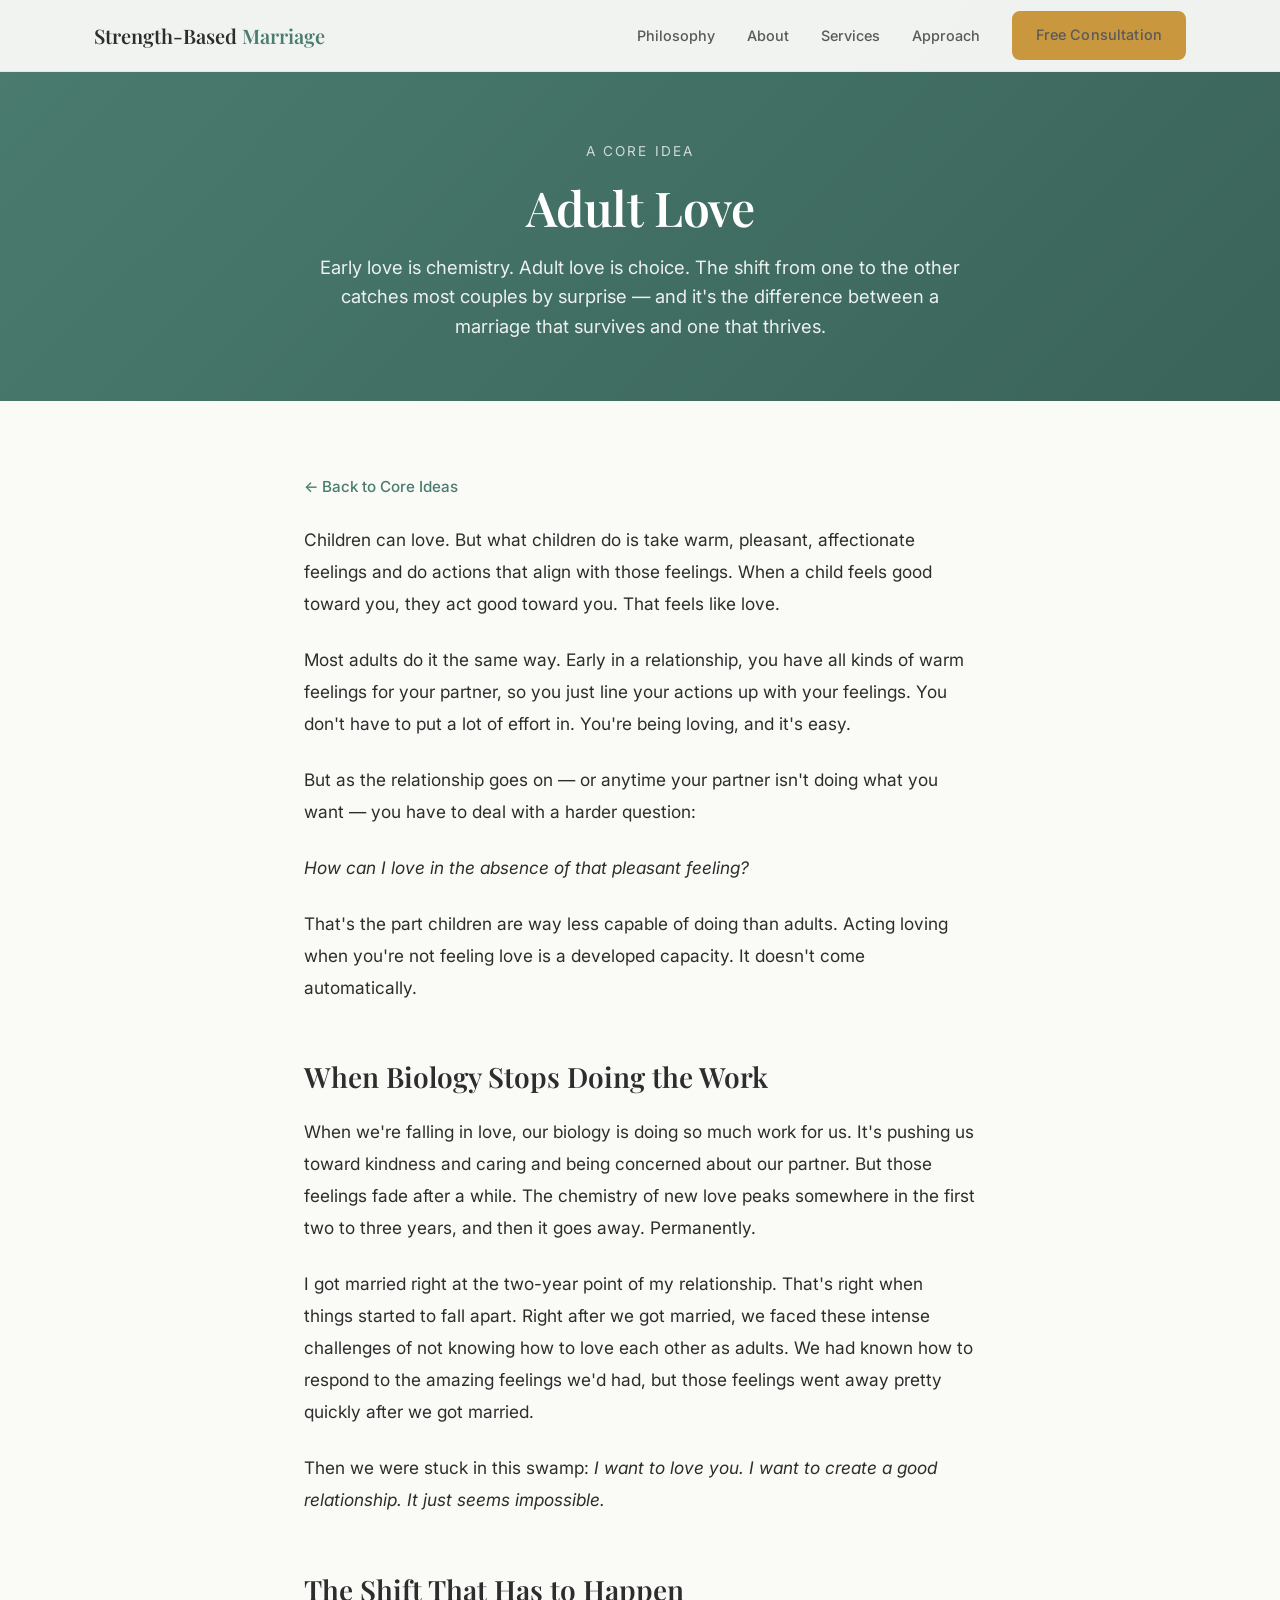
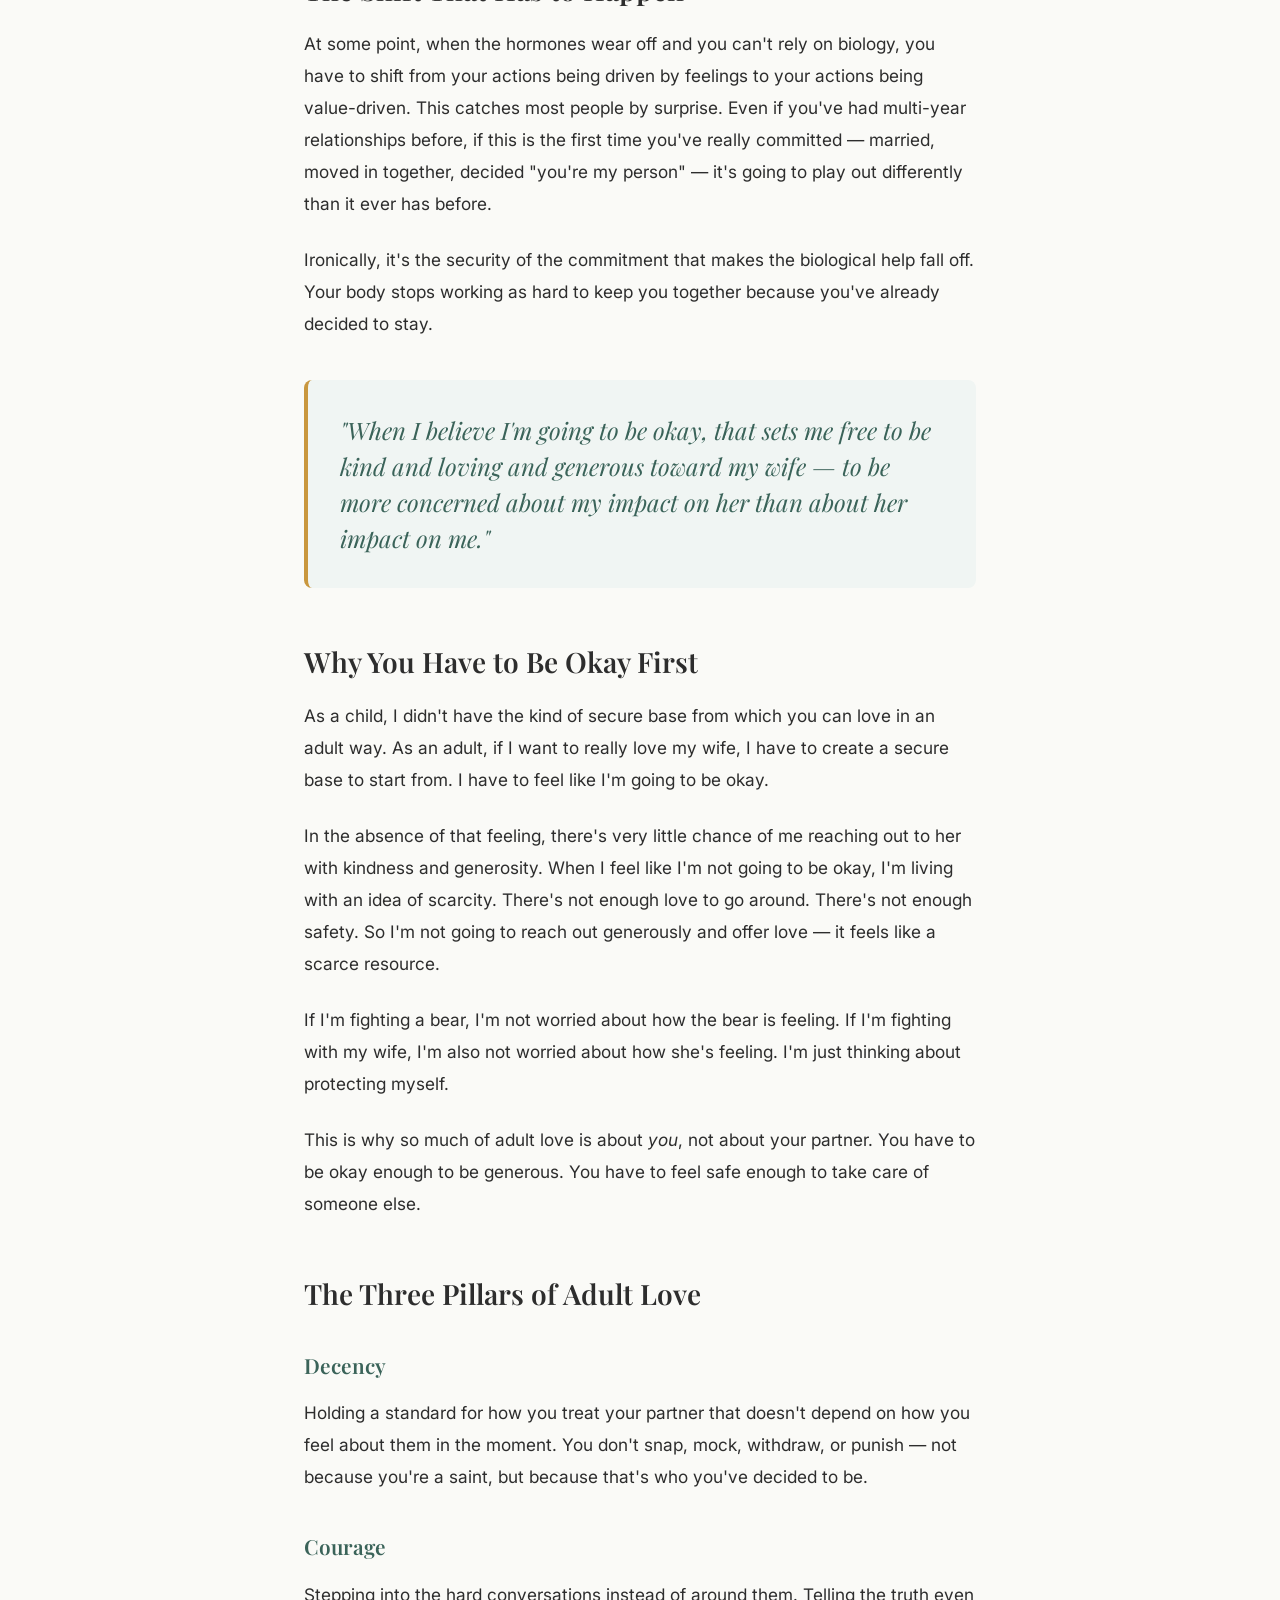
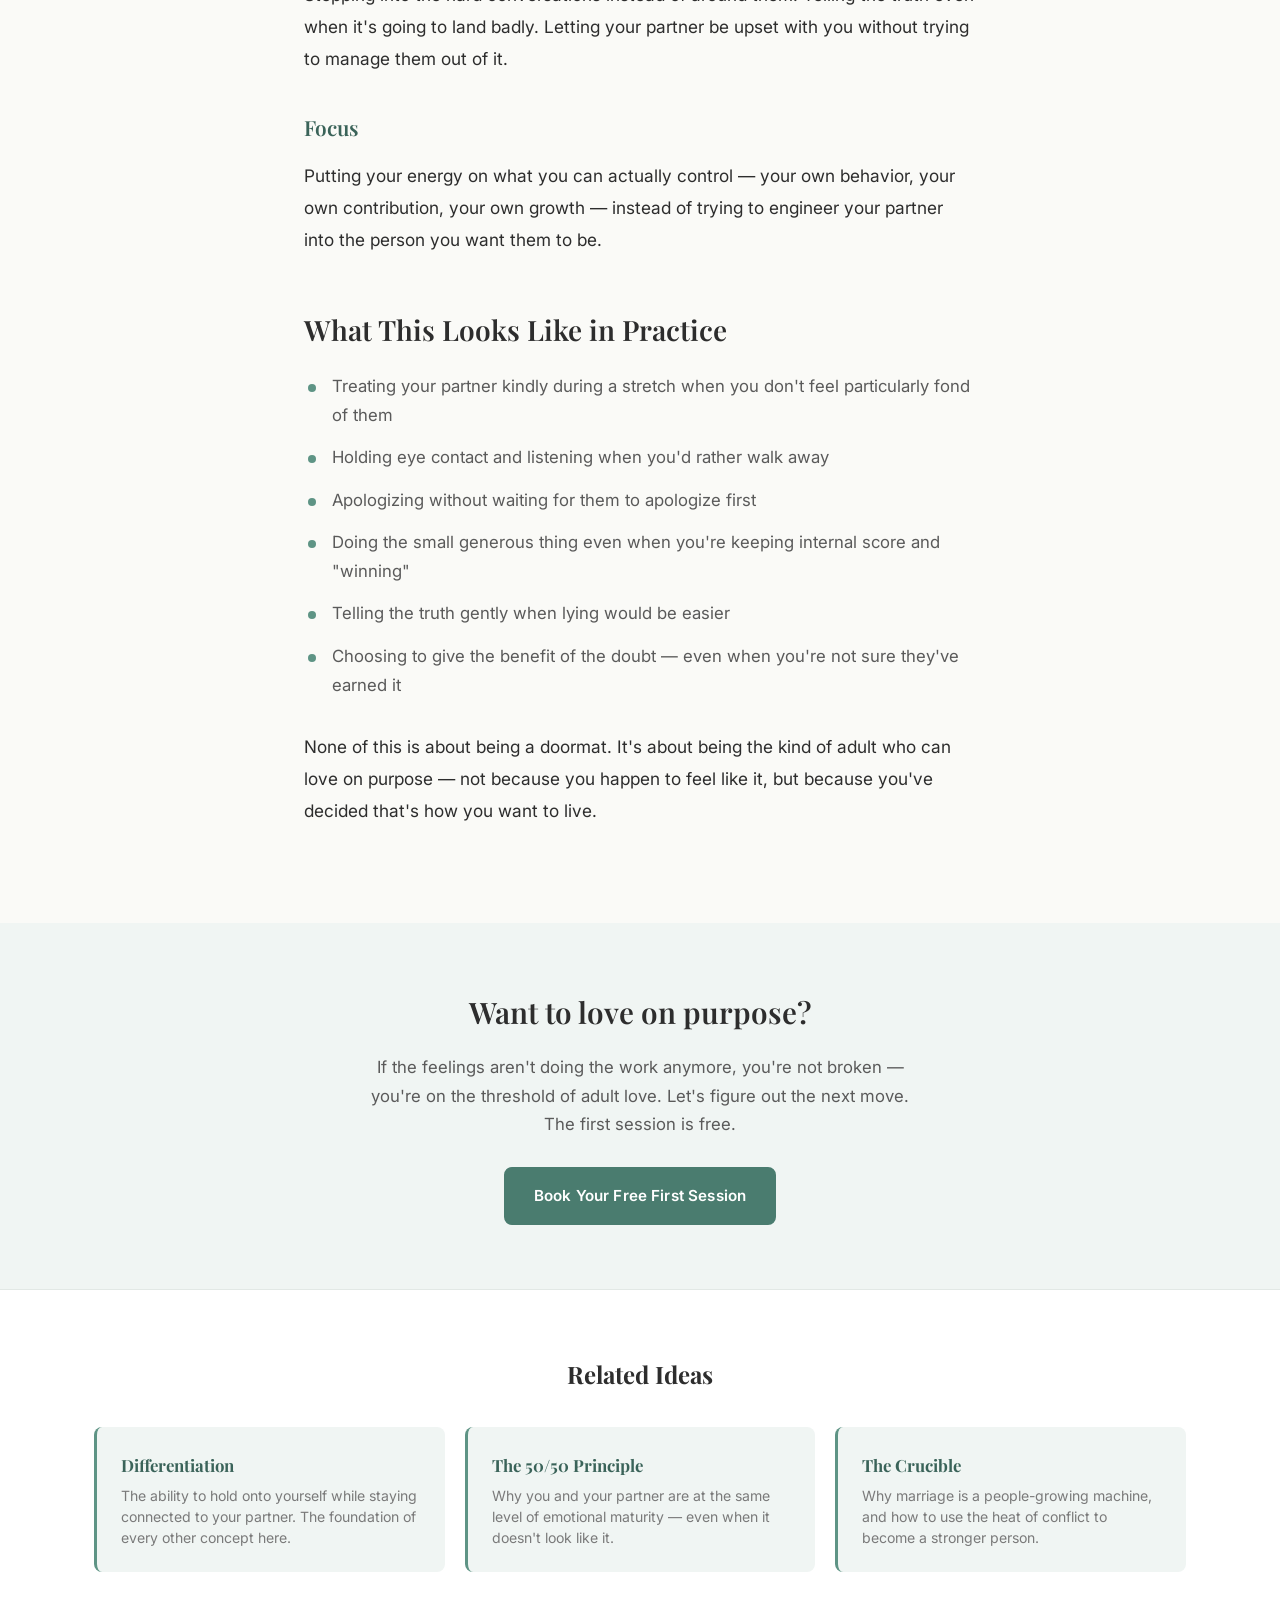
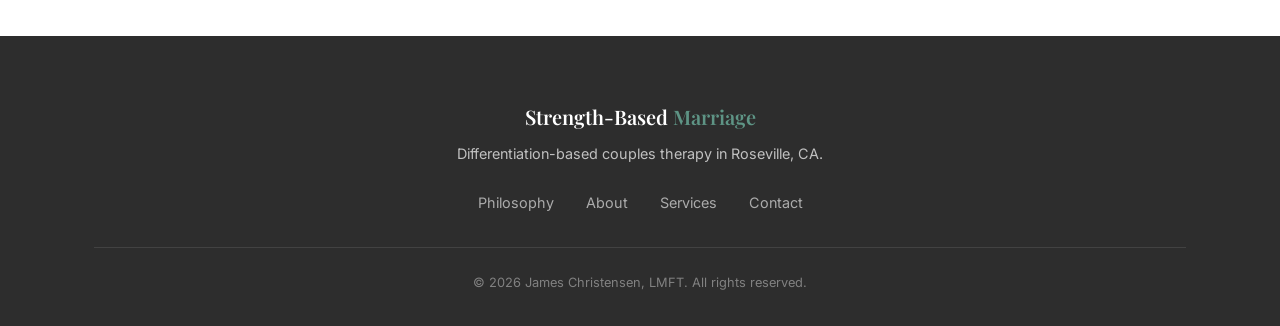
==== adult-love.html @ c361b26d "Add deep concept pages for Core Ideas Create individual pages for the four core concepts (Differenti" ====
<!DOCTYPE html>
<html lang="en">
<head>
  <meta charset="UTF-8">
  <meta name="viewport" content="width=device-width, initial-scale=1.0">
  <title>Adult Love | Strength-Based Marriage</title>
  <meta name="description" content="Early love is chemistry-driven. Adult love is a choice. The shift from one to the other catches most couples by surprise &mdash; and it's what separates marriages that thrive from ones that just survive.">
  <link rel="preconnect" href="https://fonts.googleapis.com">
  <link rel="preconnect" href="https://fonts.gstatic.com" crossorigin>
  <link href="https://fonts.googleapis.com/css2?family=Inter:wght@400;500;600&family=Playfair+Display:wght@500;600;700&display=swap" rel="stylesheet">
  <link rel="stylesheet" href="styles.css">
</head>
<body>

  <nav class="nav" id="nav">
    <div class="container nav-inner">
      <a href="index.html" class="nav-logo">Strength-Based <span>Marriage</span></a>
      <button class="nav-toggle" id="nav-toggle" aria-label="Toggle menu">
        <span></span><span></span><span></span>
      </button>
      <ul class="nav-links" id="nav-links">
        <li><a href="index.html#philosophy">Philosophy</a></li>
        <li><a href="index.html#about">About</a></li>
        <li><a href="index.html#services">Services</a></li>
        <li><a href="index.html#approach">Approach</a></li>
        <li><a href="index.html#contact" class="btn btn-nav">Free Consultation</a></li>
      </ul>
    </div>
  </nav>

  <header class="article-header">
    <div class="container">
      <p class="article-eyebrow">A Core Idea</p>
      <h1>Adult Love</h1>
      <p class="article-deck">Early love is chemistry. Adult love is choice. The shift from one to the other catches most couples by surprise &mdash; and it's the difference between a marriage that survives and one that thrives.</p>
    </div>
  </header>

  <article class="article-body">
    <a href="index.html#concepts" class="back-link">&larr; Back to Core Ideas</a>

    <p>Children can love. But what children do is take warm, pleasant, affectionate feelings and do actions that align with those feelings. When a child feels good toward you, they act good toward you. That feels like love.</p>

    <p>Most adults do it the same way. Early in a relationship, you have all kinds of warm feelings for your partner, so you just line your actions up with your feelings. You don't have to put a lot of effort in. You're being loving, and it's easy.</p>

    <p>But as the relationship goes on &mdash; or anytime your partner isn't doing what you want &mdash; you have to deal with a harder question:</p>

    <p><em>How can I love in the absence of that pleasant feeling?</em></p>

    <p>That's the part children are way less capable of doing than adults. Acting loving when you're not feeling love is a developed capacity. It doesn't come automatically.</p>

    <h2>When Biology Stops Doing the Work</h2>

    <p>When we're falling in love, our biology is doing so much work for us. It's pushing us toward kindness and caring and being concerned about our partner. But those feelings fade after a while. The chemistry of new love peaks somewhere in the first two to three years, and then it goes away. Permanently.</p>

    <p>I got married right at the two-year point of my relationship. That's right when things started to fall apart. Right after we got married, we faced these intense challenges of not knowing how to love each other as adults. We had known how to respond to the amazing feelings we'd had, but those feelings went away pretty quickly after we got married.</p>

    <p>Then we were stuck in this swamp: <em>I want to love you. I want to create a good relationship. It just seems impossible.</em></p>

    <h2>The Shift That Has to Happen</h2>

    <p>At some point, when the hormones wear off and you can't rely on biology, you have to shift from your actions being driven by feelings to your actions being value-driven. This catches most people by surprise. Even if you've had multi-year relationships before, if this is the first time you've really committed &mdash; married, moved in together, decided "you're my person" &mdash; it's going to play out differently than it ever has before.</p>

    <p>Ironically, it's the security of the commitment that makes the biological help fall off. Your body stops working as hard to keep you together because you've already decided to stay.</p>

    <div class="pull-quote">
      "When I believe I'm going to be okay, that sets me free to be kind and loving and generous toward my wife &mdash; to be more concerned about my impact on her than about her impact on me."
    </div>

    <h2>Why You Have to Be Okay First</h2>

    <p>As a child, I didn't have the kind of secure base from which you can love in an adult way. As an adult, if I want to really love my wife, I have to create a secure base to start from. I have to feel like I'm going to be okay.</p>

    <p>In the absence of that feeling, there's very little chance of me reaching out to her with kindness and generosity. When I feel like I'm not going to be okay, I'm living with an idea of scarcity. There's not enough love to go around. There's not enough safety. So I'm not going to reach out generously and offer love &mdash; it feels like a scarce resource.</p>

    <p>If I'm fighting a bear, I'm not worried about how the bear is feeling. If I'm fighting with my wife, I'm also not worried about how she's feeling. I'm just thinking about protecting myself.</p>

    <p>This is why so much of adult love is about <em>you</em>, not about your partner. You have to be okay enough to be generous. You have to feel safe enough to take care of someone else.</p>

    <h2>The Three Pillars of Adult Love</h2>

    <h3>Decency</h3>
    <p>Holding a standard for how you treat your partner that doesn't depend on how you feel about them in the moment. You don't snap, mock, withdraw, or punish &mdash; not because you're a saint, but because that's who you've decided to be.</p>

    <h3>Courage</h3>
    <p>Stepping into the hard conversations instead of around them. Telling the truth even when it's going to land badly. Letting your partner be upset with you without trying to manage them out of it.</p>

    <h3>Focus</h3>
    <p>Putting your energy on what you can actually control &mdash; your own behavior, your own contribution, your own growth &mdash; instead of trying to engineer your partner into the person you want them to be.</p>

    <h2>What This Looks Like in Practice</h2>

    <ul>
      <li>Treating your partner kindly during a stretch when you don't feel particularly fond of them</li>
      <li>Holding eye contact and listening when you'd rather walk away</li>
      <li>Apologizing without waiting for them to apologize first</li>
      <li>Doing the small generous thing even when you're keeping internal score and "winning"</li>
      <li>Telling the truth gently when lying would be easier</li>
      <li>Choosing to give the benefit of the doubt &mdash; even when you're not sure they've earned it</li>
    </ul>

    <p>None of this is about being a doormat. It's about being the kind of adult who can love on purpose &mdash; not because you happen to feel like it, but because you've decided that's how you want to live.</p>
  </article>

  <section class="article-cta">
    <div class="container">
      <h2>Want to love on purpose?</h2>
      <p>If the feelings aren't doing the work anymore, you're not broken &mdash; you're on the threshold of adult love. Let's figure out the next move. The first session is free.</p>
      <a href="index.html#contact" class="btn btn-primary">Book Your Free First Session</a>
    </div>
  </section>

  <section class="related-concepts">
    <h2>Related Ideas</h2>
    <div class="related-grid">
      <a href="differentiation.html" class="related-card">
        <h3>Differentiation</h3>
        <p>The ability to hold onto yourself while staying connected to your partner. The foundation of every other concept here.</p>
      </a>
      <a href="the-50-50-principle.html" class="related-card">
        <h3>The 50/50 Principle</h3>
        <p>Why you and your partner are at the same level of emotional maturity &mdash; even when it doesn't look like it.</p>
      </a>
      <a href="the-crucible.html" class="related-card">
        <h3>The Crucible</h3>
        <p>Why marriage is a people-growing machine, and how to use the heat of conflict to become a stronger person.</p>
      </a>
    </div>
  </section>

  <footer class="footer">
    <div class="container footer-inner">
      <div class="footer-brand">
        <a href="index.html" class="nav-logo">Strength-Based <span>Marriage</span></a>
        <p>Differentiation-based couples therapy in Roseville, CA.</p>
      </div>
      <div class="footer-links">
        <a href="index.html#philosophy">Philosophy</a>
        <a href="index.html#about">About</a>
        <a href="index.html#services">Services</a>
        <a href="index.html#contact">Contact</a>
      </div>
      <div class="footer-bottom">
        <p>&copy; 2026 James Christensen, LMFT. All rights reserved.</p>
      </div>
    </div>
  </footer>

  <script src="script.js"></script>
</body>
</html>
---- styles.css ----
/* ===== Custom Properties ===== */
:root {
  --color-primary: #4A7C6F;
  --color-primary-dark: #3A6359;
  --color-primary-light: #5E9485;
  --color-accent: #C9973E;
  --color-accent-light: #D4A854;
  --color-text: #2D2D2D;
  --color-text-light: #5A5A5A;
  --color-text-muted: #7A7A7A;
  --color-bg: #FAFAF7;
  --color-bg-alt: #F0F5F3;
  --color-white: #FFFFFF;
  --color-border: #E2E8E5;
  --font-body: 'Inter', system-ui, -apple-system, sans-serif;
  --font-heading: 'Playfair Display', Georgia, serif;
  --max-width: 1140px;
  --nav-height: 72px;
  --radius: 8px;
  --radius-lg: 12px;
  --shadow-sm: 0 1px 3px rgba(0,0,0,0.06);
  --shadow-md: 0 4px 12px rgba(0,0,0,0.08);
  --shadow-lg: 0 8px 30px rgba(0,0,0,0.1);
  --transition: 0.3s ease;
}

/* ===== Reset ===== */
*, *::before, *::after { box-sizing: border-box; margin: 0; padding: 0; }
html { scroll-behavior: smooth; scroll-padding-top: var(--nav-height); }
body {
  font-family: var(--font-body);
  color: var(--color-text);
  background: var(--color-bg);
  line-height: 1.7;
  font-size: 16px;
  -webkit-font-smoothing: antialiased;
}
img { max-width: 100%; display: block; }
a { color: var(--color-primary); text-decoration: none; transition: color var(--transition); }
a:hover { color: var(--color-primary-dark); }
ul { list-style: none; }

/* ===== Layout ===== */
.container { max-width: var(--max-width); margin: 0 auto; padding: 0 24px; }
.section { padding: 96px 0; }
.section-alt { background: var(--color-bg-alt); }
.section-title {
  font-family: var(--font-heading);
  font-size: 2.25rem;
  font-weight: 600;
  color: var(--color-text);
  text-align: center;
  margin-bottom: 16px;
  line-height: 1.3;
}
.section-title.text-left { text-align: left; }
.section-subtitle {
  text-align: center;
  color: var(--color-text-light);
  max-width: 640px;
  margin: 0 auto 56px;
  font-size: 1.1rem;
  line-height: 1.7;
}
.lead { font-size: 1.125rem; color: var(--color-text-light); line-height: 1.8; margin-bottom: 16px; }
.grid-2 { display: grid; grid-template-columns: repeat(2, 1fr); gap: 24px; }
.grid-3 { display: grid; grid-template-columns: repeat(3, 1fr); gap: 24px; }

/* ===== Buttons ===== */
.btn {
  display: inline-block;
  padding: 14px 28px;
  border-radius: var(--radius);
  font-weight: 600;
  font-size: 0.95rem;
  text-align: center;
  transition: all var(--transition);
  cursor: pointer;
  border: 2px solid transparent;
  font-family: var(--font-body);
  letter-spacing: 0.01em;
}
.btn-primary {
  background: var(--color-primary);
  color: var(--color-white);
  border-color: var(--color-primary);
}
.btn-primary:hover {
  background: var(--color-primary-dark);
  border-color: var(--color-primary-dark);
  color: var(--color-white);
  transform: translateY(-1px);
  box-shadow: var(--shadow-md);
}
.btn-secondary {
  background: transparent;
  color: var(--color-primary);
  border-color: var(--color-primary);
}
.btn-secondary:hover {
  background: var(--color-primary);
  color: var(--color-white);
  transform: translateY(-1px);
}
.btn-outline {
  background: transparent;
  color: var(--color-white);
  border-color: rgba(255,255,255,0.5);
}
.btn-outline:hover {
  background: rgba(255,255,255,0.1);
  border-color: var(--color-white);
  color: var(--color-white);
}
.btn-nav {
  padding: 10px 22px;
  background: var(--color-accent);
  color: var(--color-white);
  border-color: var(--color-accent);
  border-radius: var(--radius);
}
.btn-nav:hover {
  background: var(--color-accent-light);
  border-color: var(--color-accent-light);
  color: var(--color-white);
}
.btn-full { width: 100%; }

/* ===== Navigation ===== */
.nav {
  position: fixed;
  top: 0;
  left: 0;
  right: 0;
  height: var(--nav-height);
  background: rgba(250, 250, 247, 0.95);
  backdrop-filter: blur(10px);
  border-bottom: 1px solid var(--color-border);
  z-index: 1000;
  transition: box-shadow var(--transition);
}
.nav.scrolled { box-shadow: var(--shadow-sm); }
.nav-inner {
  display: flex;
  align-items: center;
  justify-content: space-between;
  height: 100%;
}
.nav-logo {
  font-family: var(--font-heading);
  font-size: 1.25rem;
  font-weight: 600;
  color: var(--color-text);
}
.nav-logo span { color: var(--color-primary); }
.nav-logo:hover { color: var(--color-text); }
.nav-links {
  display: flex;
  align-items: center;
  gap: 32px;
}
.nav-links a {
  color: var(--color-text-light);
  font-size: 0.9rem;
  font-weight: 500;
  transition: color var(--transition);
}
.nav-links a:hover { color: var(--color-primary); }
.nav-toggle {
  display: none;
  background: none;
  border: none;
  cursor: pointer;
  padding: 4px;
  flex-direction: column;
  gap: 5px;
}
.nav-toggle span {
  display: block;
  width: 24px;
  height: 2px;
  background: var(--color-text);
  transition: all var(--transition);
  border-radius: 2px;
}

/* ===== Hero ===== */
.hero {
  padding: 160px 0 120px;
  background: linear-gradient(135deg, var(--color-primary) 0%, var(--color-primary-dark) 50%, #2D5A4E 100%);
  color: var(--color-white);
  text-align: center;
  position: relative;
  overflow: hidden;
}
.hero::before {
  content: '';
  position: absolute;
  top: 0;
  left: 0;
  right: 0;
  bottom: 0;
  background: radial-gradient(ellipse at 30% 50%, rgba(255,255,255,0.05) 0%, transparent 60%);
}
.hero-inner { position: relative; max-width: 780px; margin: 0 auto; }
.hero h1 {
  font-family: var(--font-heading);
  font-size: 3.25rem;
  font-weight: 700;
  line-height: 1.2;
  margin-bottom: 24px;
  letter-spacing: -0.01em;
}
.hero-sub {
  font-size: 1.2rem;
  opacity: 0.9;
  line-height: 1.7;
  margin-bottom: 40px;
  max-width: 620px;
  margin-left: auto;
  margin-right: auto;
}
.hero-cta { display: flex; gap: 16px; justify-content: center; flex-wrap: wrap; margin-bottom: 32px; }
.hero-note { font-size: 0.9rem; opacity: 0.7; }

/* ===== Philosophy ===== */
.philosophy-card {
  background: var(--color-white);
  padding: 40px 32px;
  border-radius: var(--radius-lg);
  box-shadow: var(--shadow-sm);
  transition: all var(--transition);
}
.philosophy-card:hover {
  transform: translateY(-4px);
  box-shadow: var(--shadow-md);
}
.philosophy-icon {
  width: 64px;
  height: 64px;
  background: var(--color-bg-alt);
  border-radius: var(--radius);
  display: flex;
  align-items: center;
  justify-content: center;
  margin-bottom: 20px;
  color: var(--color-primary);
}
.philosophy-card h3 {
  font-family: var(--font-heading);
  font-size: 1.25rem;
  margin-bottom: 12px;
  color: var(--color-text);
}
.philosophy-card p {
  color: var(--color-text-light);
  font-size: 0.95rem;
  line-height: 1.7;
}

/* ===== About ===== */
.about-layout {
  display: grid;
  grid-template-columns: 1fr 1.5fr;
  gap: 64px;
  align-items: start;
}
.about-image-placeholder {
  width: 100%;
  aspect-ratio: 3/4;
  background: var(--color-bg-alt);
  border-radius: var(--radius-lg);
  display: flex;
  flex-direction: column;
  align-items: center;
  justify-content: center;
  color: var(--color-text-muted);
  gap: 8px;
}
.about-content p { margin-bottom: 16px; color: var(--color-text-light); }
.about-content .section-title { margin-bottom: 24px; }
.credentials {
  display: flex;
  flex-direction: column;
  gap: 16px;
  margin-top: 32px;
  padding-top: 32px;
  border-top: 1px solid var(--color-border);
}
.credential {
  display: flex;
  flex-direction: column;
  gap: 2px;
}
.credential strong { color: var(--color-primary); font-size: 0.9rem; }
.credential span { color: var(--color-text-muted); font-size: 0.85rem; }

/* ===== Services ===== */
.service-card {
  background: var(--color-white);
  padding: 40px 32px;
  border-radius: var(--radius-lg);
  box-shadow: var(--shadow-sm);
  display: flex;
  flex-direction: column;
  position: relative;
  transition: all var(--transition);
}
.service-card:hover {
  transform: translateY(-4px);
  box-shadow: var(--shadow-md);
}
.service-card.featured {
  border: 2px solid var(--color-primary);
  box-shadow: var(--shadow-md);
}
.featured-badge {
  position: absolute;
  top: -12px;
  left: 50%;
  transform: translateX(-50%);
  background: var(--color-accent);
  color: var(--color-white);
  padding: 4px 16px;
  border-radius: 20px;
  font-size: 0.8rem;
  font-weight: 600;
}
.service-card h3 {
  font-family: var(--font-heading);
  font-size: 1.35rem;
  margin-bottom: 12px;
  color: var(--color-text);
}
.service-card p {
  color: var(--color-text-light);
  font-size: 0.95rem;
  margin-bottom: 20px;
  line-height: 1.7;
}
.service-list {
  margin-bottom: 28px;
  flex-grow: 1;
}
.service-list li {
  padding: 6px 0 6px 24px;
  position: relative;
  color: var(--color-text-light);
  font-size: 0.9rem;
}
.service-list li::before {
  content: '';
  position: absolute;
  left: 0;
  top: 14px;
  width: 8px;
  height: 8px;
  border-radius: 50%;
  background: var(--color-primary-light);
}
.services-note {
  text-align: center;
  margin-top: 40px;
  color: var(--color-text-muted);
  font-size: 1rem;
  font-style: italic;
}

/* ===== Approach / Steps ===== */
.steps {
  display: flex;
  align-items: flex-start;
  justify-content: center;
  gap: 0;
  max-width: 900px;
  margin: 0 auto;
}
.step {
  text-align: center;
  flex: 1;
  padding: 0 24px;
}
.step-number {
  width: 56px;
  height: 56px;
  border-radius: 50%;
  background: var(--color-primary);
  color: var(--color-white);
  font-family: var(--font-heading);
  font-size: 1.5rem;
  font-weight: 700;
  display: flex;
  align-items: center;
  justify-content: center;
  margin: 0 auto 20px;
}
.step h3 {
  font-family: var(--font-heading);
  font-size: 1.2rem;
  margin-bottom: 12px;
  color: var(--color-text);
}
.step p { color: var(--color-text-light); font-size: 0.95rem; line-height: 1.7; }
.step-connector {
  width: 60px;
  height: 2px;
  background: var(--color-border);
  margin-top: 28px;
  flex-shrink: 0;
}

/* ===== Key Concepts ===== */
.concept-card {
  background: var(--color-white);
  padding: 36px 32px;
  border-radius: var(--radius-lg);
  box-shadow: var(--shadow-sm);
  border-left: 4px solid var(--color-primary);
  transition: all var(--transition);
  display: block;
  color: inherit;
  text-decoration: none;
}
.concept-card:hover {
  transform: translateY(-2px);
  box-shadow: var(--shadow-md);
  color: inherit;
}
.concept-card h3 {
  font-family: var(--font-heading);
  font-size: 1.2rem;
  margin-bottom: 10px;
  color: var(--color-primary-dark);
}
.concept-card p {
  color: var(--color-text-light);
  font-size: 0.95rem;
  line-height: 1.7;
  margin-bottom: 14px;
}
.concept-link {
  color: var(--color-primary);
  font-size: 0.9rem;
  font-weight: 600;
  display: inline-flex;
  align-items: center;
  gap: 4px;
  transition: gap var(--transition);
}
.concept-card:hover .concept-link {
  gap: 8px;
}

/* ===== Article Pages ===== */
.article-header {
  padding: 140px 0 60px;
  background: linear-gradient(135deg, var(--color-primary) 0%, var(--color-primary-dark) 100%);
  color: var(--color-white);
  text-align: center;
}
.article-eyebrow {
  font-size: 0.85rem;
  text-transform: uppercase;
  letter-spacing: 0.15em;
  opacity: 0.75;
  margin-bottom: 16px;
}
.article-header h1 {
  font-family: var(--font-heading);
  font-size: 3rem;
  font-weight: 600;
  line-height: 1.2;
  margin-bottom: 16px;
  letter-spacing: -0.01em;
}
.article-header .article-deck {
  font-size: 1.15rem;
  opacity: 0.9;
  max-width: 640px;
  margin: 0 auto;
  line-height: 1.6;
}
.article-body {
  max-width: 720px;
  margin: 0 auto;
  padding: 72px 24px;
}
.article-body p {
  font-size: 1.08rem;
  line-height: 1.85;
  color: var(--color-text);
  margin-bottom: 24px;
}
.article-body h2 {
  font-family: var(--font-heading);
  font-size: 1.75rem;
  font-weight: 600;
  color: var(--color-text);
  margin-top: 56px;
  margin-bottom: 20px;
  line-height: 1.3;
}
.article-body h3 {
  font-family: var(--font-heading);
  font-size: 1.3rem;
  font-weight: 600;
  color: var(--color-primary-dark);
  margin-top: 36px;
  margin-bottom: 14px;
}
.article-body ul {
  margin: 0 0 28px;
  padding-left: 0;
}
.article-body ul li {
  position: relative;
  padding: 4px 0 4px 28px;
  font-size: 1.05rem;
  line-height: 1.7;
  color: var(--color-text-light);
  margin-bottom: 6px;
  list-style: none;
}
.article-body ul li::before {
  content: '';
  position: absolute;
  left: 4px;
  top: 16px;
  width: 8px;
  height: 8px;
  border-radius: 50%;
  background: var(--color-primary-light);
}
.pull-quote {
  font-family: var(--font-heading);
  font-size: 1.5rem;
  font-style: italic;
  color: var(--color-primary-dark);
  line-height: 1.5;
  padding: 32px 0 32px 32px;
  margin: 40px 0;
  border-left: 4px solid var(--color-accent);
  background: var(--color-bg-alt);
  padding: 32px;
  border-radius: var(--radius);
}
.article-cta {
  background: var(--color-bg-alt);
  padding: 64px 0;
  text-align: center;
}
.article-cta h2 {
  font-family: var(--font-heading);
  font-size: 1.85rem;
  font-weight: 600;
  margin-bottom: 16px;
  color: var(--color-text);
}
.article-cta p {
  font-size: 1.05rem;
  color: var(--color-text-light);
  max-width: 540px;
  margin: 0 auto 28px;
  line-height: 1.7;
}
.back-link {
  display: inline-flex;
  align-items: center;
  gap: 6px;
  color: var(--color-primary);
  font-size: 0.95rem;
  font-weight: 500;
  margin-bottom: 24px;
  transition: gap var(--transition);
}
.back-link:hover { gap: 10px; }
.related-concepts {
  background: var(--color-white);
  padding: 64px 0;
  border-top: 1px solid var(--color-border);
}
.related-concepts h2 {
  font-family: var(--font-heading);
  font-size: 1.5rem;
  text-align: center;
  margin-bottom: 32px;
  color: var(--color-text);
}
.related-grid {
  display: grid;
  grid-template-columns: repeat(3, 1fr);
  gap: 20px;
  max-width: var(--max-width);
  margin: 0 auto;
  padding: 0 24px;
}
.related-card {
  display: block;
  padding: 24px;
  background: var(--color-bg-alt);
  border-radius: var(--radius);
  color: inherit;
  text-decoration: none;
  transition: all var(--transition);
  border-left: 3px solid var(--color-primary-light);
}
.related-card:hover {
  background: var(--color-white);
  box-shadow: var(--shadow-sm);
  color: inherit;
  transform: translateY(-2px);
}
.related-card h3 {
  font-family: var(--font-heading);
  font-size: 1.05rem;
  margin-bottom: 6px;
  color: var(--color-primary-dark);
}
.related-card p {
  font-size: 0.88rem;
  color: var(--color-text-muted);
  line-height: 1.5;
}
@media (max-width: 768px) {
  .article-header { padding: 110px 0 48px; }
  .article-header h1 { font-size: 2.1rem; }
  .article-body { padding: 48px 20px; }
  .article-body p { font-size: 1rem; }
  .pull-quote { font-size: 1.2rem; padding: 24px; }
  .related-grid { grid-template-columns: 1fr; }
}

/* ===== Contact ===== */
.contact-layout {
  display: grid;
  grid-template-columns: 1fr 1fr;
  gap: 64px;
  align-items: start;
}
.contact-info .section-title { margin-bottom: 16px; }
.contact-details { margin-top: 32px; display: flex; flex-direction: column; gap: 20px; }
.contact-detail {
  display: flex;
  gap: 16px;
  align-items: flex-start;
}
.contact-detail svg { color: var(--color-primary); flex-shrink: 0; margin-top: 2px; }
.contact-detail strong { display: block; font-size: 0.85rem; color: var(--color-text); margin-bottom: 2px; }
.contact-detail span,
.contact-detail a { color: var(--color-text-light); font-size: 0.95rem; }
.contact-form-wrap {
  background: var(--color-white);
  padding: 40px;
  border-radius: var(--radius-lg);
  box-shadow: var(--shadow-md);
}
.form-group { margin-bottom: 20px; }
.form-group label {
  display: block;
  font-size: 0.9rem;
  font-weight: 500;
  color: var(--color-text);
  margin-bottom: 6px;
}
.optional { color: var(--color-text-muted); font-weight: 400; }
.form-group input,
.form-group textarea {
  width: 100%;
  padding: 12px 16px;
  border: 1px solid var(--color-border);
  border-radius: var(--radius);
  font-family: var(--font-body);
  font-size: 0.95rem;
  color: var(--color-text);
  background: var(--color-bg);
  transition: border-color var(--transition), box-shadow var(--transition);
}
.form-group input:focus,
.form-group textarea:focus {
  outline: none;
  border-color: var(--color-primary);
  box-shadow: 0 0 0 3px rgba(74, 124, 111, 0.1);
}
.form-group textarea { resize: vertical; min-height: 100px; }
.form-note {
  text-align: center;
  margin-top: 12px;
  color: var(--color-text-muted);
  font-size: 0.85rem;
}

/* ===== Footer ===== */
.footer {
  background: var(--color-text);
  color: rgba(255,255,255,0.7);
  padding: 64px 0 32px;
}
.footer-inner { text-align: center; }
.footer-brand { margin-bottom: 24px; }
.footer-brand .nav-logo { color: var(--color-white); }
.footer-brand .nav-logo span { color: var(--color-primary-light); }
.footer-brand p { margin-top: 8px; font-size: 0.9rem; }
.footer-links {
  display: flex;
  justify-content: center;
  gap: 32px;
  margin-bottom: 32px;
}
.footer-links a {
  color: rgba(255,255,255,0.6);
  font-size: 0.9rem;
  transition: color var(--transition);
}
.footer-links a:hover { color: var(--color-white); }
.footer-bottom {
  border-top: 1px solid rgba(255,255,255,0.1);
  padding-top: 24px;
}
.footer-bottom p { font-size: 0.8rem; color: rgba(255,255,255,0.4); }

/* ===== Responsive ===== */
@media (max-width: 992px) {
  .grid-3 { grid-template-columns: 1fr; max-width: 480px; margin-left: auto; margin-right: auto; }
  .about-layout { grid-template-columns: 1fr; gap: 40px; }
  .about-image { max-width: 320px; margin: 0 auto; }
  .contact-layout { grid-template-columns: 1fr; gap: 40px; }
  .steps { flex-direction: column; align-items: center; gap: 32px; }
  .step { max-width: 400px; }
  .step-connector { width: 2px; height: 40px; margin: 0; }
}

@media (max-width: 768px) {
  .hero { padding: 130px 0 80px; }
  .hero h1 { font-size: 2.25rem; }
  .hero-sub { font-size: 1.05rem; }
  .section { padding: 64px 0; }
  .section-title { font-size: 1.85rem; }
  .section-subtitle { margin-bottom: 40px; }
  .grid-2 { grid-template-columns: 1fr; }
  .nav-toggle { display: flex; }
  .nav-links {
    position: fixed;
    top: var(--nav-height);
    left: 0;
    right: 0;
    background: var(--color-white);
    flex-direction: column;
    padding: 24px;
    gap: 16px;
    box-shadow: var(--shadow-lg);
    transform: translateY(-100%);
    opacity: 0;
    pointer-events: none;
    transition: all var(--transition);
  }
  .nav-links.open {
    transform: translateY(0);
    opacity: 1;
    pointer-events: auto;
  }
  .nav-links .btn-nav {
    width: 100%;
    text-align: center;
  }
  .contact-form-wrap { padding: 28px 20px; }
}

@media (max-width: 480px) {
  .hero h1 { font-size: 1.85rem; }
  .hero-cta { flex-direction: column; align-items: center; }
  .hero-cta .btn { width: 100%; }
  .container { padding: 0 16px; }
  .philosophy-card,
  .service-card,
  .concept-card { padding: 28px 20px; }
}
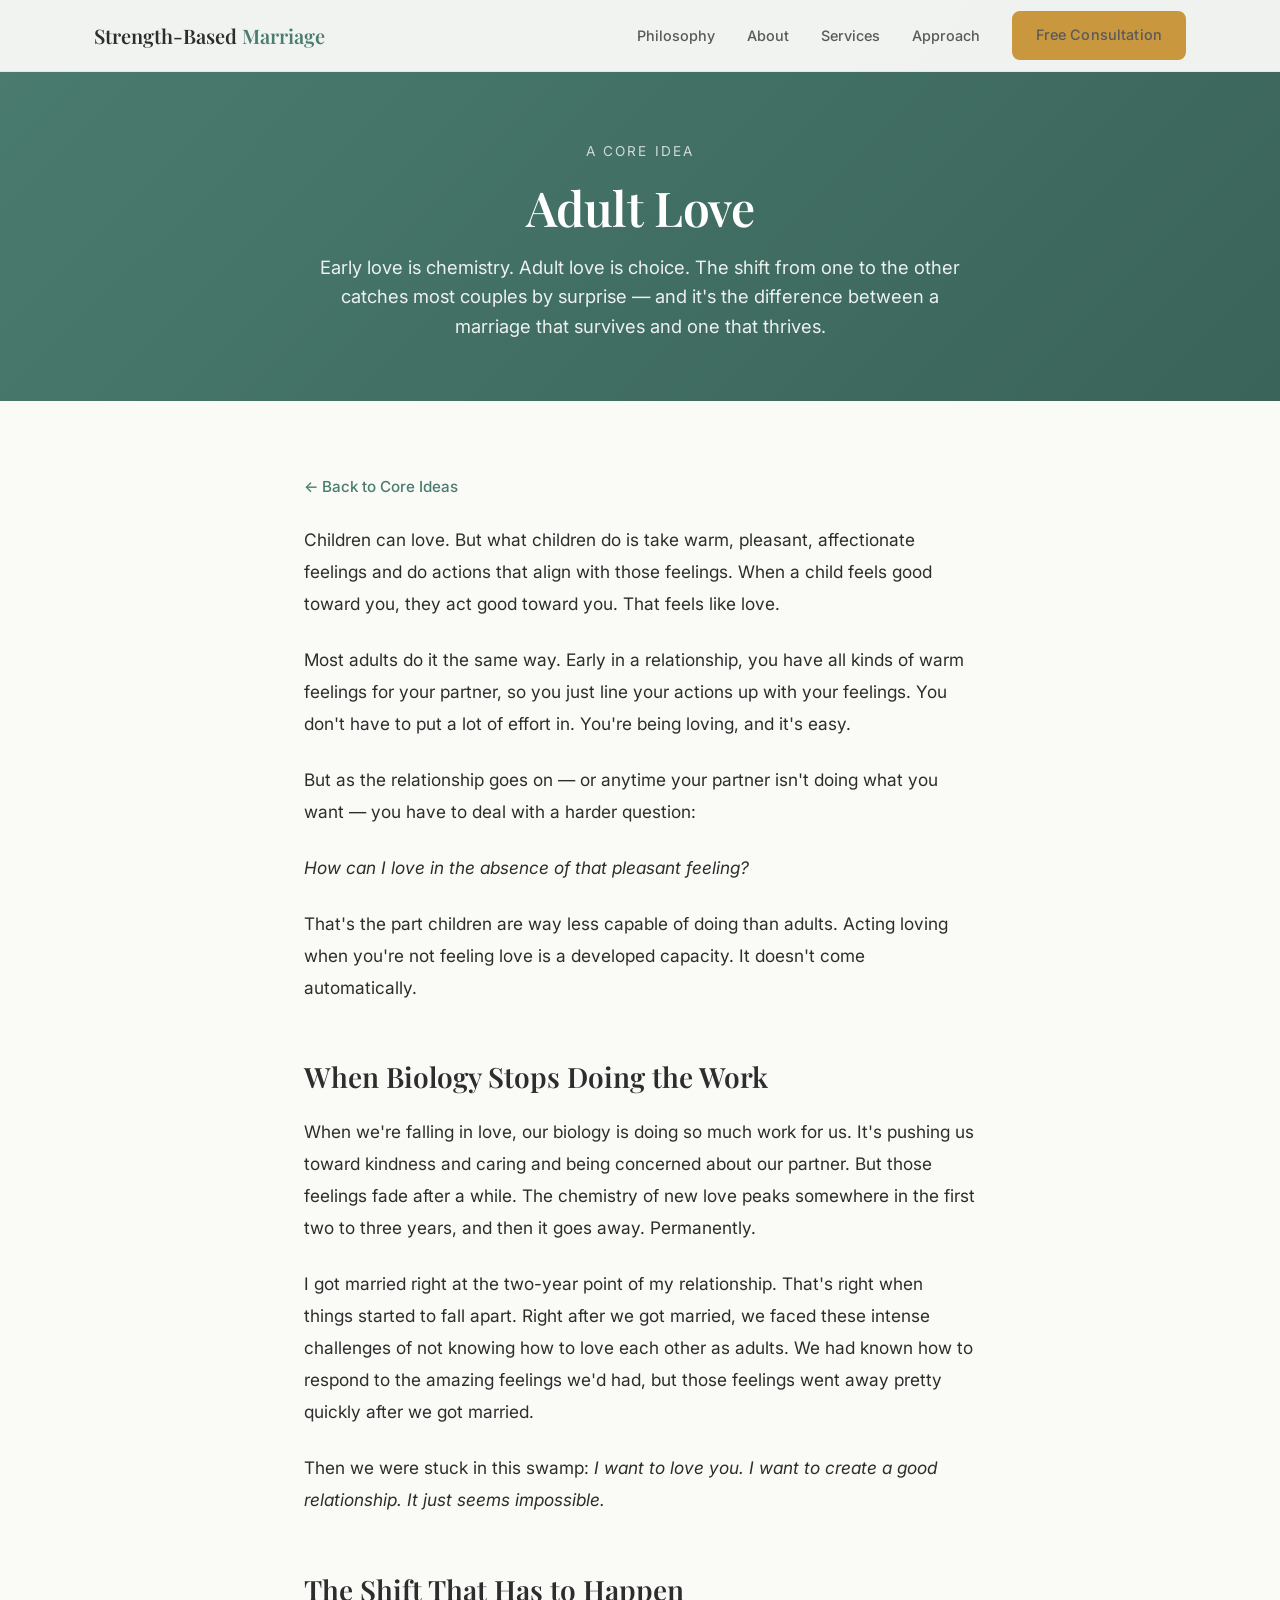
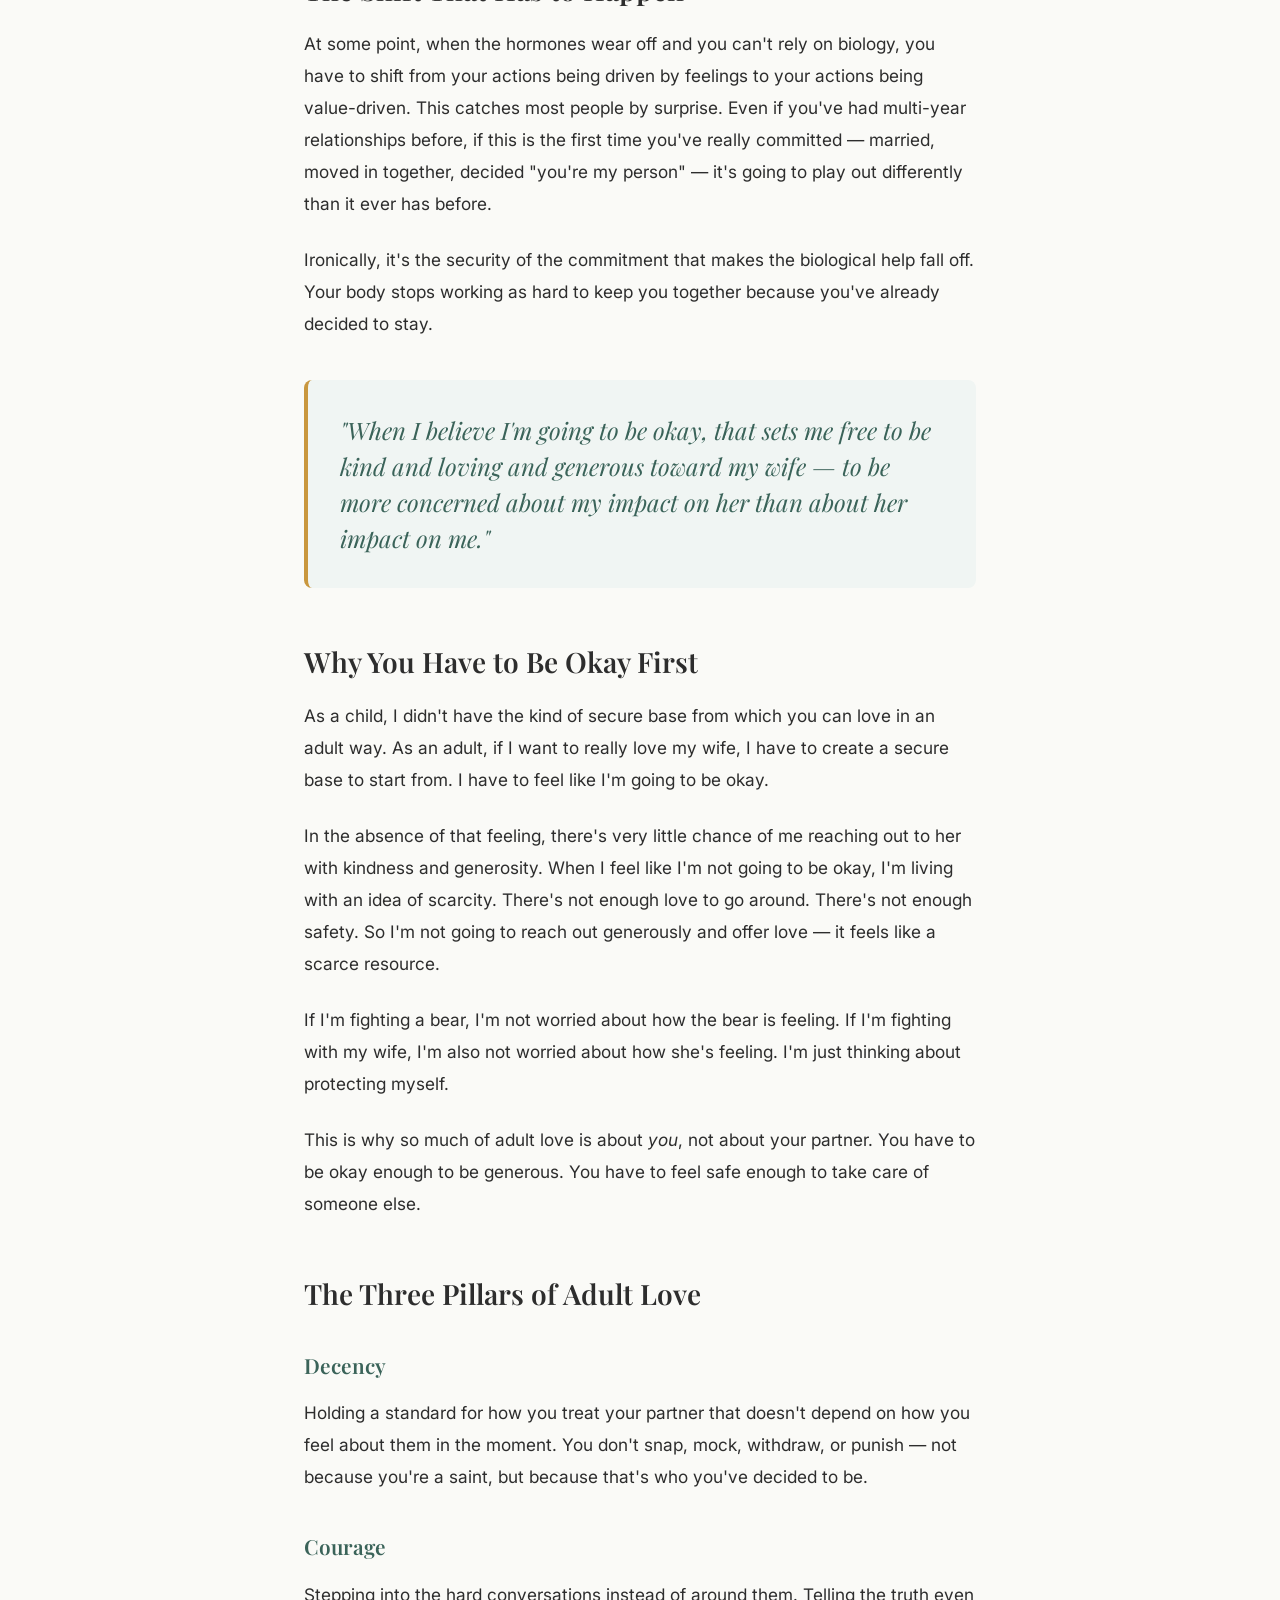
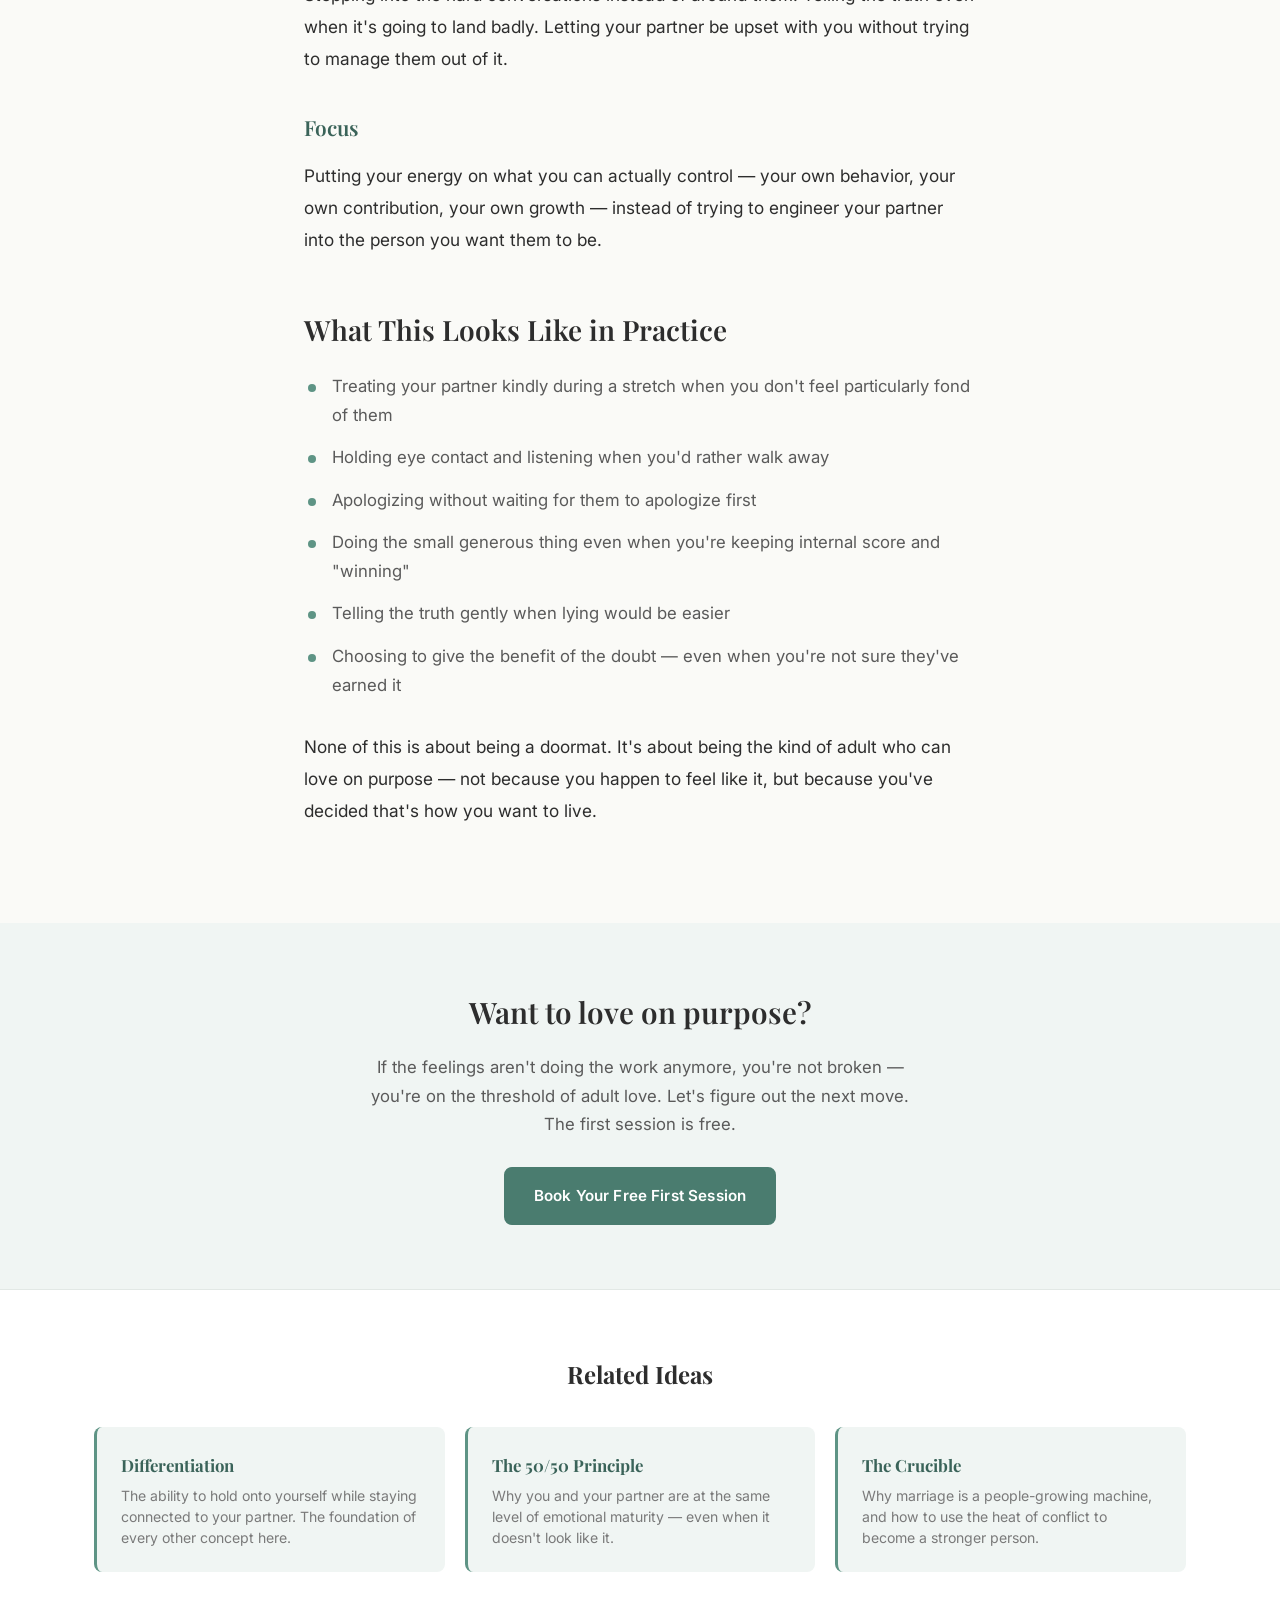
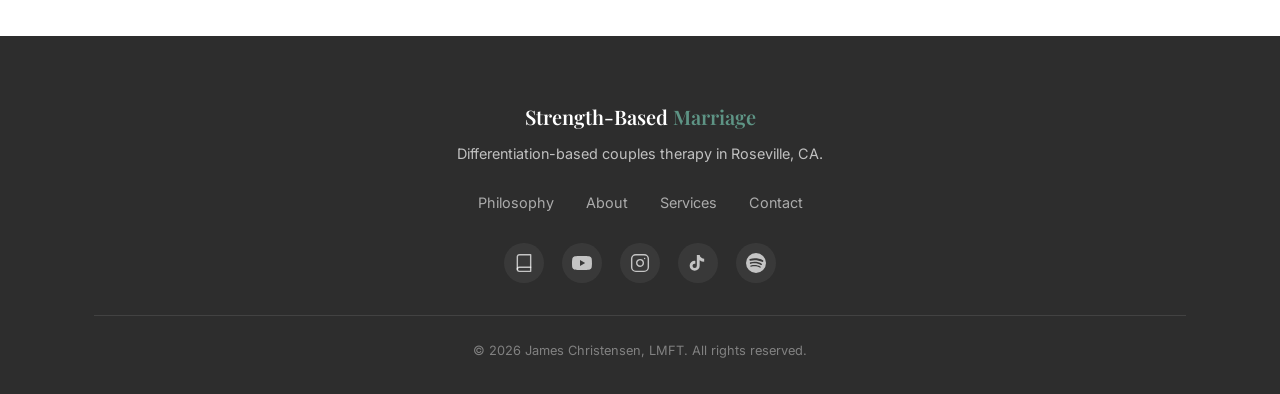
==== commit 52a2d6cb: "Add Cloudflare Worker contact form + social links - Add Cloudflare Worker (worker/) that receives th" ====
--- a/adult-love.html
+++ b/adult-love.html
@@ -140,6 +140,23 @@
         <a href="index.html#services">Services</a>
         <a href="index.html#contact">Contact</a>
       </div>
+      <div class="footer-social" aria-label="Social links">
+        <a href="https://jamesmchristensen.com/blog" target="_blank" rel="noopener" aria-label="Blog">
+          <svg width="20" height="20" viewBox="0 0 24 24" fill="none" stroke="currentColor" stroke-width="1.7" stroke-linecap="round" stroke-linejoin="round"><path d="M4 19.5A2.5 2.5 0 016.5 17H20"/><path d="M6.5 2H20v20H6.5A2.5 2.5 0 014 19.5v-15A2.5 2.5 0 016.5 2z"/></svg>
+        </a>
+        <a href="https://youtube.com/@jameslmft" target="_blank" rel="noopener" aria-label="YouTube">
+          <svg width="20" height="20" viewBox="0 0 24 24" fill="currentColor"><path d="M23.5 6.2a3 3 0 00-2.1-2.1C19.5 3.5 12 3.5 12 3.5s-7.5 0-9.4.6A3 3 0 00.5 6.2C0 8.1 0 12 0 12s0 3.9.5 5.8a3 3 0 002.1 2.1c1.9.6 9.4.6 9.4.6s7.5 0 9.4-.6a3 3 0 002.1-2.1c.5-1.9.5-5.8.5-5.8s0-3.9-.5-5.8zM9.6 15.6V8.4l6.2 3.6-6.2 3.6z"/></svg>
+        </a>
+        <a href="https://instagram.com/jameslmft" target="_blank" rel="noopener" aria-label="Instagram">
+          <svg width="20" height="20" viewBox="0 0 24 24" fill="none" stroke="currentColor" stroke-width="1.7" stroke-linecap="round" stroke-linejoin="round"><rect x="2" y="2" width="20" height="20" rx="5"/><path d="M16 11.4A4 4 0 1112.6 8 4 4 0 0116 11.4z"/><line x1="17.5" y1="6.5" x2="17.51" y2="6.5"/></svg>
+        </a>
+        <a href="https://www.tiktok.com/@kindcourage" target="_blank" rel="noopener" aria-label="TikTok">
+          <svg width="20" height="20" viewBox="0 0 24 24" fill="currentColor"><path d="M19.6 6.9a5.7 5.7 0 01-3.4-1.1 5.7 5.7 0 01-2.2-3.5h-3.4v13.1a2.6 2.6 0 11-2.6-2.6c.3 0 .5 0 .8.1V9.5a6 6 0 00-.8-.1 6 6 0 106 6V8.7a8.8 8.8 0 005.4 1.9V6.9h.2z"/></svg>
+        </a>
+        <a href="https://open.spotify.com/show/2PC7NKPstyNi08TNfYcyaT" target="_blank" rel="noopener" aria-label="Podcast on Spotify">
+          <svg width="20" height="20" viewBox="0 0 24 24" fill="currentColor"><path d="M12 0a12 12 0 100 24 12 12 0 000-24zm5.5 17.3a.7.7 0 01-1 .2c-2.8-1.7-6.3-2-10.5-1.1a.7.7 0 11-.3-1.4c4.5-1 8.4-.6 11.5 1.3a.7.7 0 01.3 1zm1.5-3.3a.9.9 0 01-1.2.3c-3.2-2-8.1-2.5-11.9-1.4a.9.9 0 11-.5-1.7c4.3-1.3 9.7-.7 13.4 1.6a.9.9 0 01.2 1.2zm.1-3.4c-3.8-2.3-10.1-2.5-13.7-1.4a1 1 0 11-.6-2c4.2-1.3 11.1-1 15.5 1.6a1 1 0 11-1.1 1.8z"/></svg>
+        </a>
+      </div>
       <div class="footer-bottom">
         <p>&copy; 2026 James Christensen, LMFT. All rights reserved.</p>
       </div>
--- a/styles.css
+++ b/styles.css
@@ -27,6 +27,7 @@
 /* ===== Reset ===== */
 *, *::before, *::after { box-sizing: border-box; margin: 0; padding: 0; }
 html { scroll-behavior: smooth; scroll-padding-top: var(--nav-height); }
+html { -webkit-text-size-adjust: 100%; text-size-adjust: 100%; }
 body {
   font-family: var(--font-body);
   color: var(--color-text);
@@ -34,6 +35,8 @@
   line-height: 1.7;
   font-size: 16px;
   -webkit-font-smoothing: antialiased;
+  -webkit-text-size-adjust: 100%;
+  overflow-x: hidden;
 }
 img { max-width: 100%; display: block; }
 a { color: var(--color-primary); text-decoration: none; transition: color var(--transition); }
@@ -134,6 +137,7 @@
   right: 0;
   height: var(--nav-height);
   background: rgba(250, 250, 247, 0.95);
+  -webkit-backdrop-filter: blur(10px);
   backdrop-filter: blur(10px);
   border-bottom: 1px solid var(--color-border);
   z-index: 1000;
@@ -276,6 +280,16 @@
   justify-content: center;
   color: var(--color-text-muted);
   gap: 8px;
+}
+.about-photo {
+  width: 100%;
+  height: auto;
+  display: block;
+  aspect-ratio: 3/4;
+  object-fit: cover;
+  object-position: center top;
+  border-radius: var(--radius-lg);
+  box-shadow: var(--shadow-md);
 }
 .about-content p { margin-bottom: 16px; color: var(--color-text-light); }
 .about-content .section-title { margin-bottom: 24px; }
@@ -704,7 +718,8 @@
   display: flex;
   justify-content: center;
   gap: 32px;
-  margin-bottom: 32px;
+  margin-bottom: 28px;
+  flex-wrap: wrap;
 }
 .footer-links a {
   color: rgba(255,255,255,0.6);
@@ -712,11 +727,41 @@
   transition: color var(--transition);
 }
 .footer-links a:hover { color: var(--color-white); }
+.footer-social {
+  display: flex;
+  justify-content: center;
+  gap: 18px;
+  margin-bottom: 32px;
+}
+.footer-social a {
+  display: inline-flex;
+  align-items: center;
+  justify-content: center;
+  width: 40px;
+  height: 40px;
+  border-radius: 50%;
+  background: rgba(255,255,255,0.06);
+  color: rgba(255,255,255,0.7);
+  transition: all var(--transition);
+}
+.footer-social a:hover {
+  background: var(--color-primary);
+  color: var(--color-white);
+  transform: translateY(-2px);
+}
 .footer-bottom {
   border-top: 1px solid rgba(255,255,255,0.1);
   padding-top: 24px;
 }
 .footer-bottom p { font-size: 0.8rem; color: rgba(255,255,255,0.4); }
+.hp-field {
+  position: absolute;
+  left: -10000px;
+  top: auto;
+  width: 1px;
+  height: 1px;
+  overflow: hidden;
+}
 
 /* ===== Responsive ===== */
 @media (max-width: 992px) {
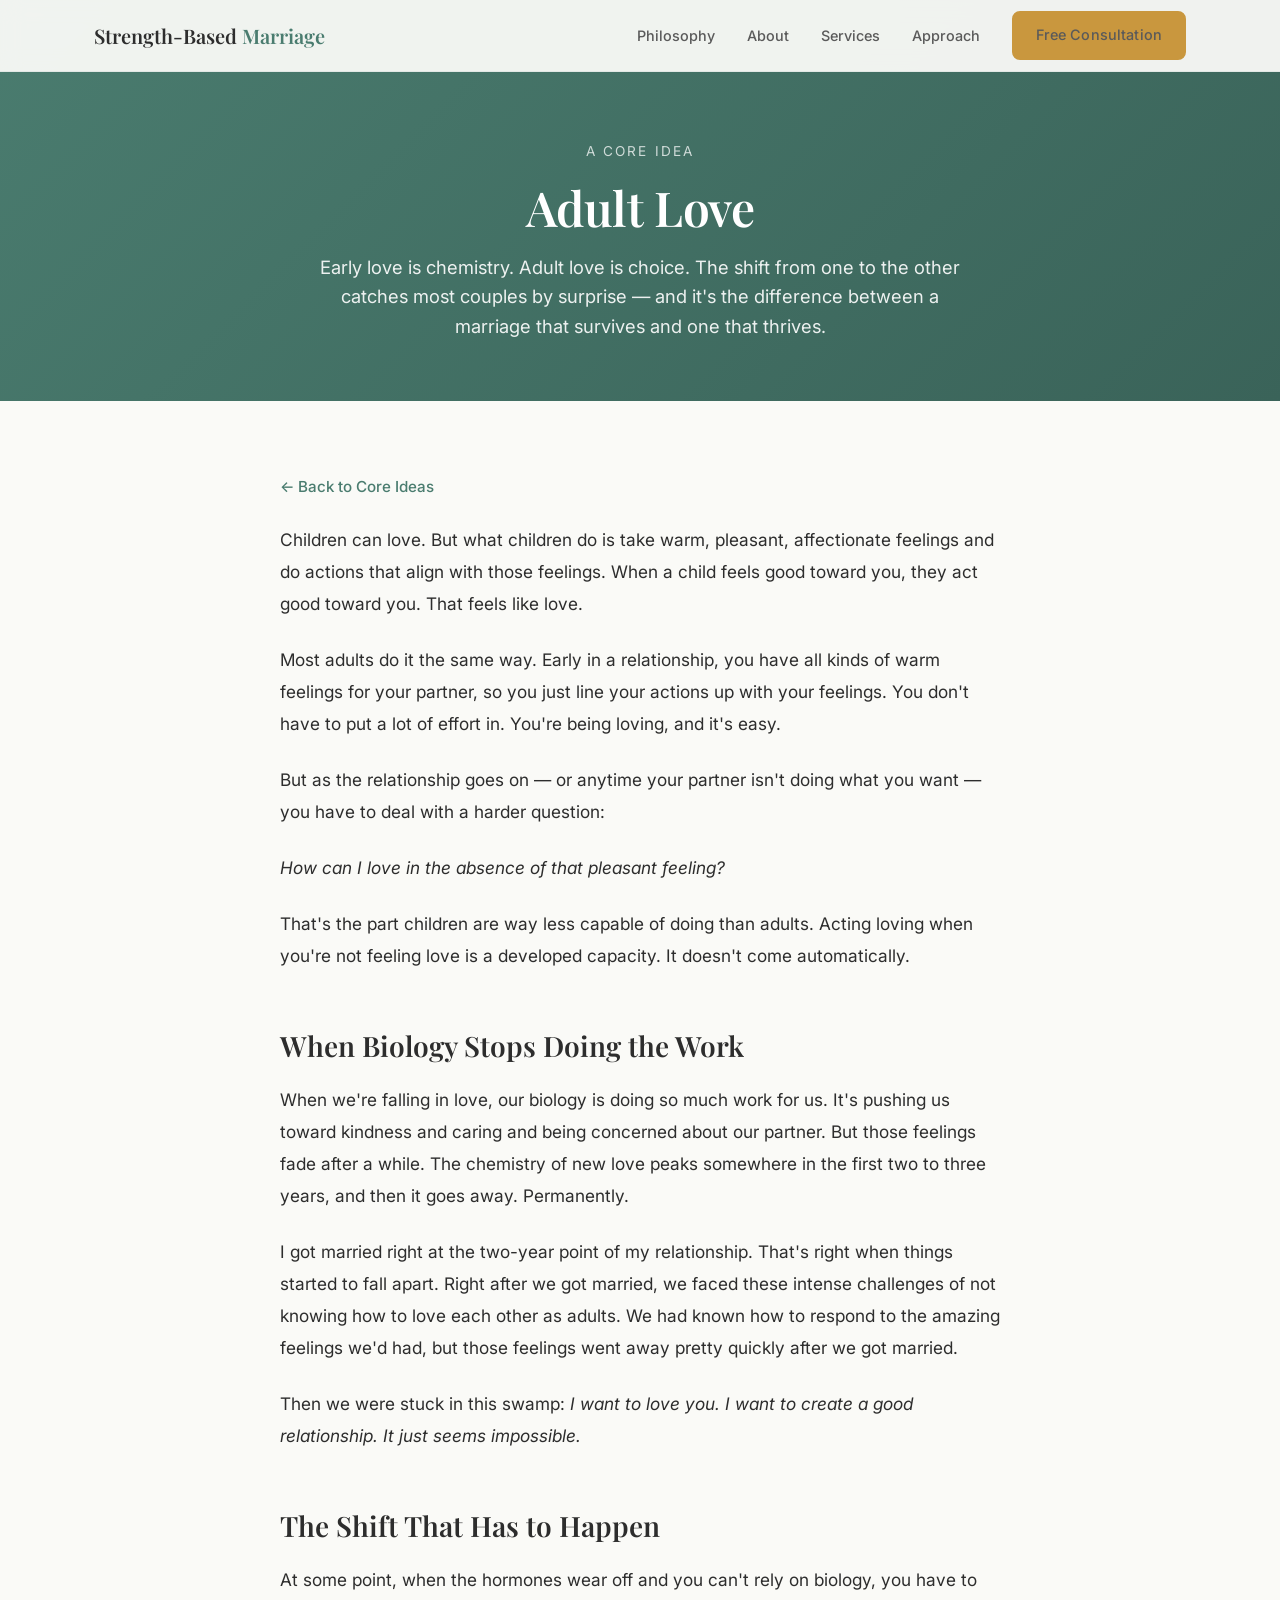
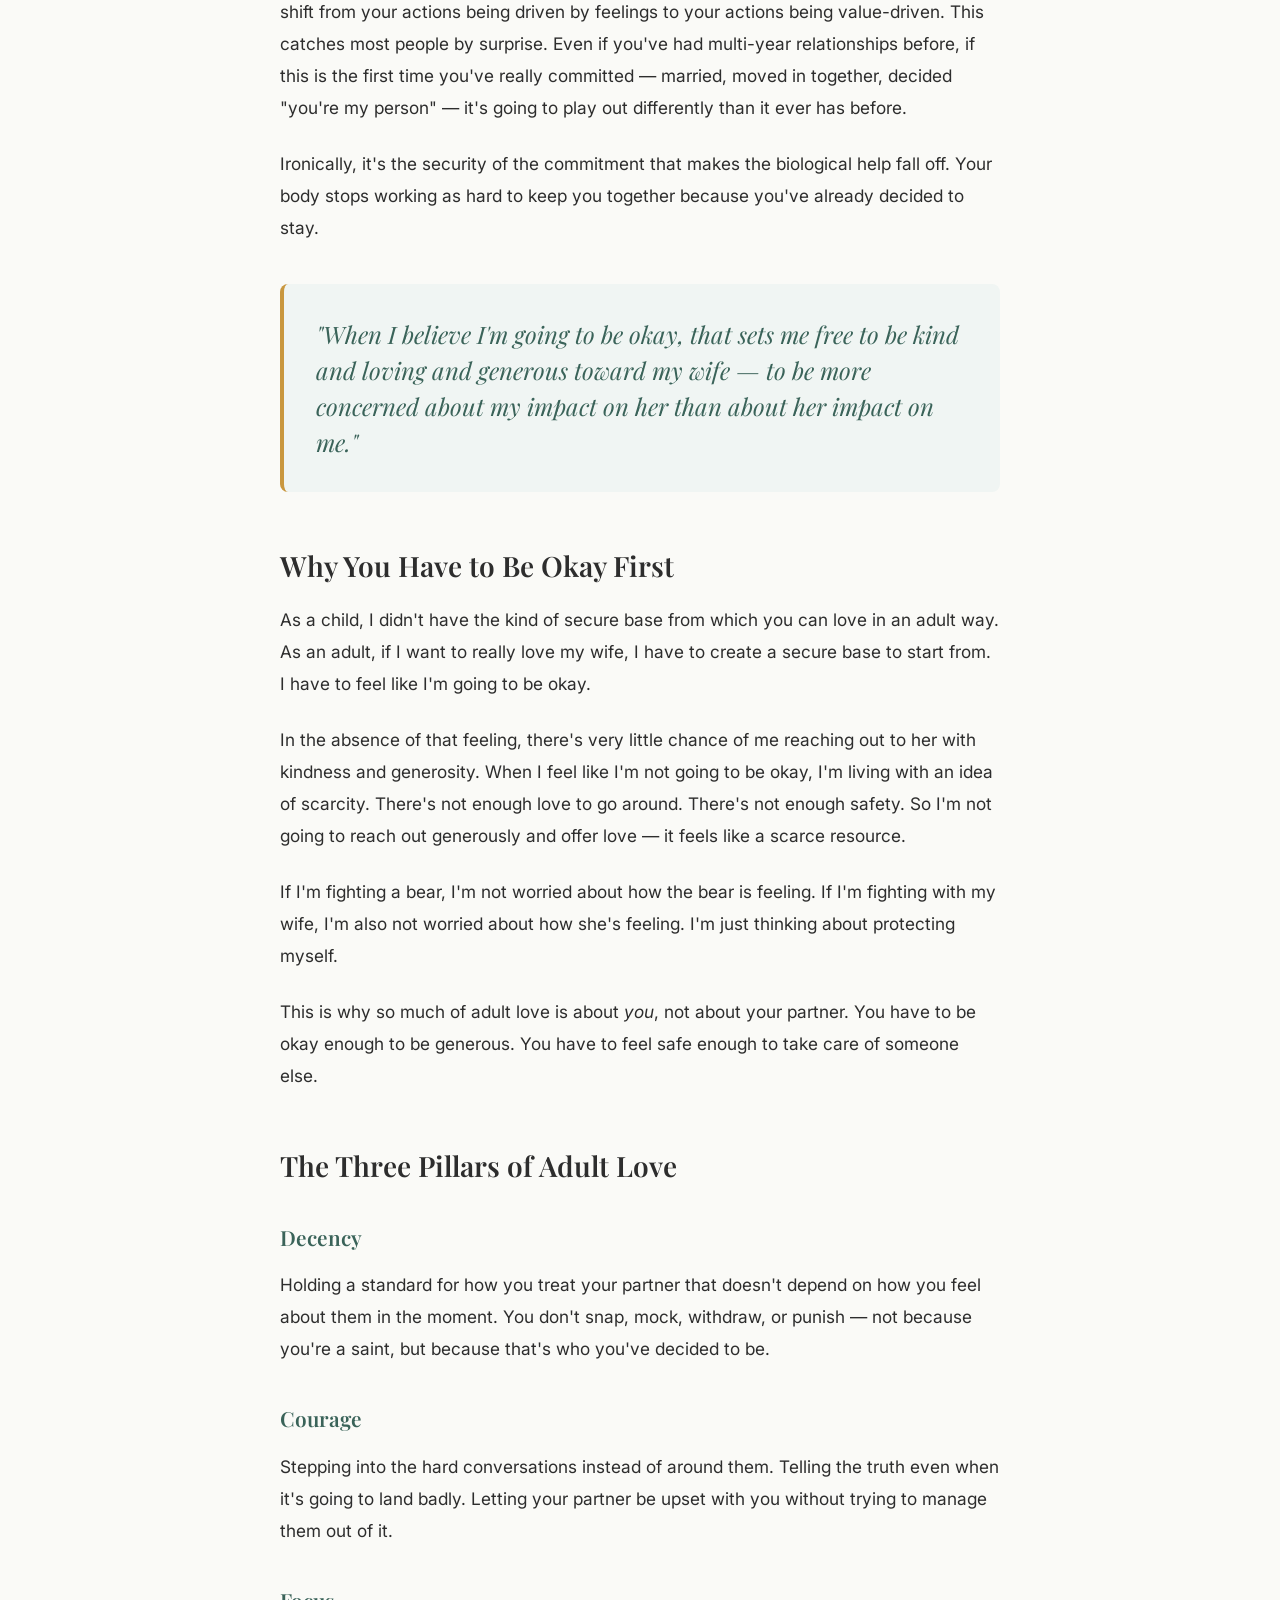
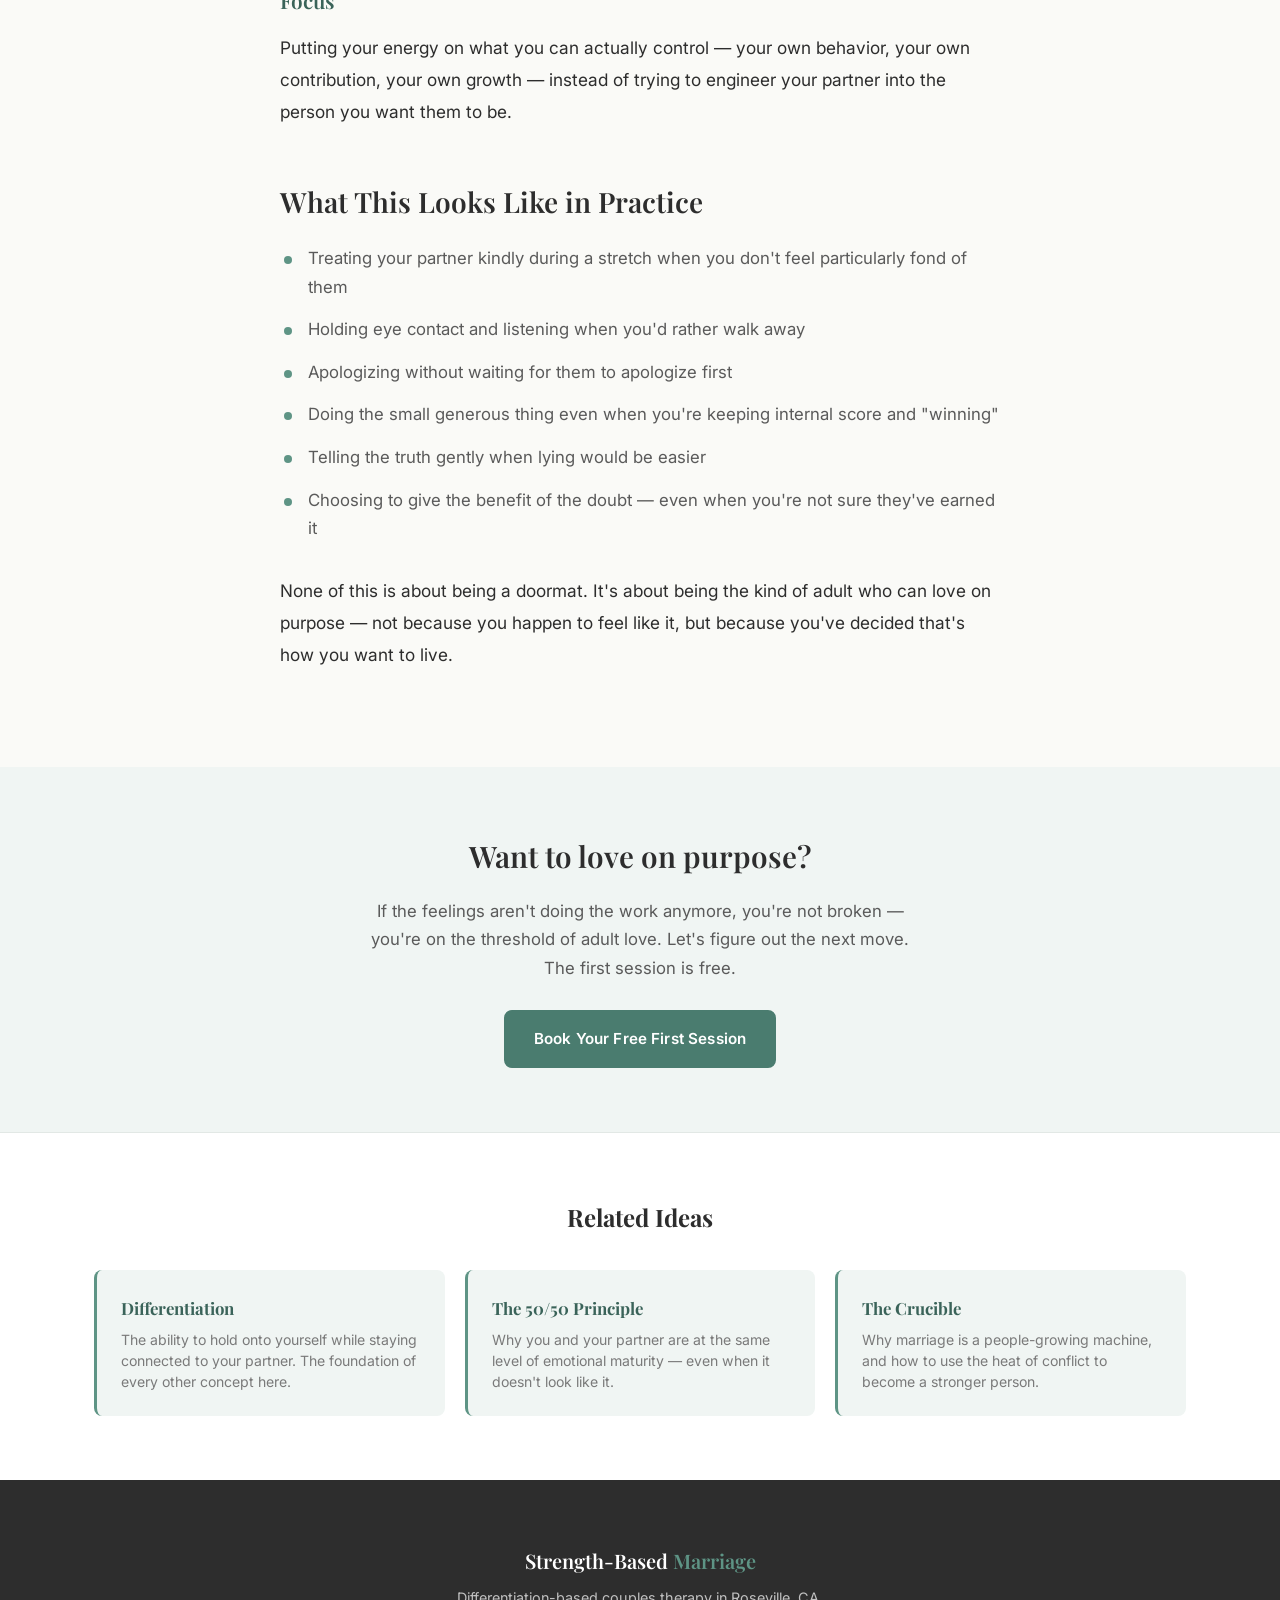
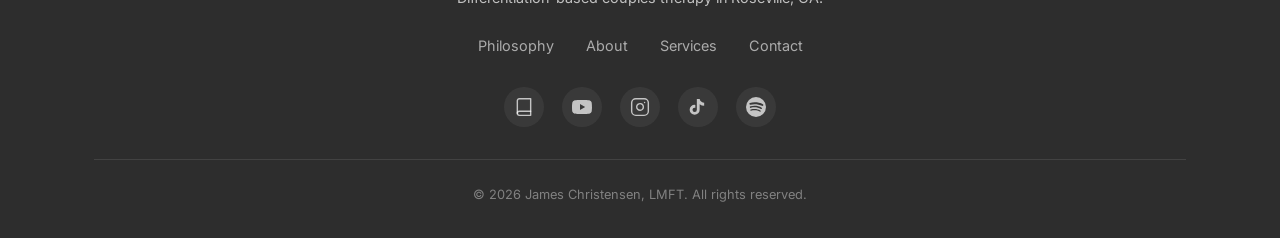
==== commit 26e853d0: "Fix article body centering on Safari The bare <article class="article-body"> with margin: 0 auto was" ====
--- a/adult-love.html
+++ b/adult-love.html
@@ -36,6 +36,7 @@
     </div>
   </header>
 
+  <div class="container">
   <article class="article-body">
     <a href="index.html#concepts" class="back-link">&larr; Back to Core Ideas</a>
 
@@ -101,6 +102,7 @@
 
     <p>None of this is about being a doormat. It's about being the kind of adult who can love on purpose &mdash; not because you happen to feel like it, but because you've decided that's how you want to live.</p>
   </article>
+  </div>
 
   <section class="article-cta">
     <div class="container">
--- a/styles.css
+++ b/styles.css
@@ -36,7 +36,6 @@
   font-size: 16px;
   -webkit-font-smoothing: antialiased;
   -webkit-text-size-adjust: 100%;
-  overflow-x: hidden;
 }
 img { max-width: 100%; display: block; }
 a { color: var(--color-primary); text-decoration: none; transition: color var(--transition); }
@@ -496,8 +495,11 @@
 }
 .article-body {
   max-width: 720px;
-  margin: 0 auto;
-  padding: 72px 24px;
+  margin-left: auto;
+  margin-right: auto;
+  padding-top: 72px;
+  padding-bottom: 72px;
+  display: block;
 }
 .article-body p {
   font-size: 1.08rem;
@@ -638,7 +640,7 @@
 @media (max-width: 768px) {
   .article-header { padding: 110px 0 48px; }
   .article-header h1 { font-size: 2.1rem; }
-  .article-body { padding: 48px 20px; }
+  .article-body { padding-top: 48px; padding-bottom: 48px; }
   .article-body p { font-size: 1rem; }
   .pull-quote { font-size: 1.2rem; padding: 24px; }
   .related-grid { grid-template-columns: 1fr; }
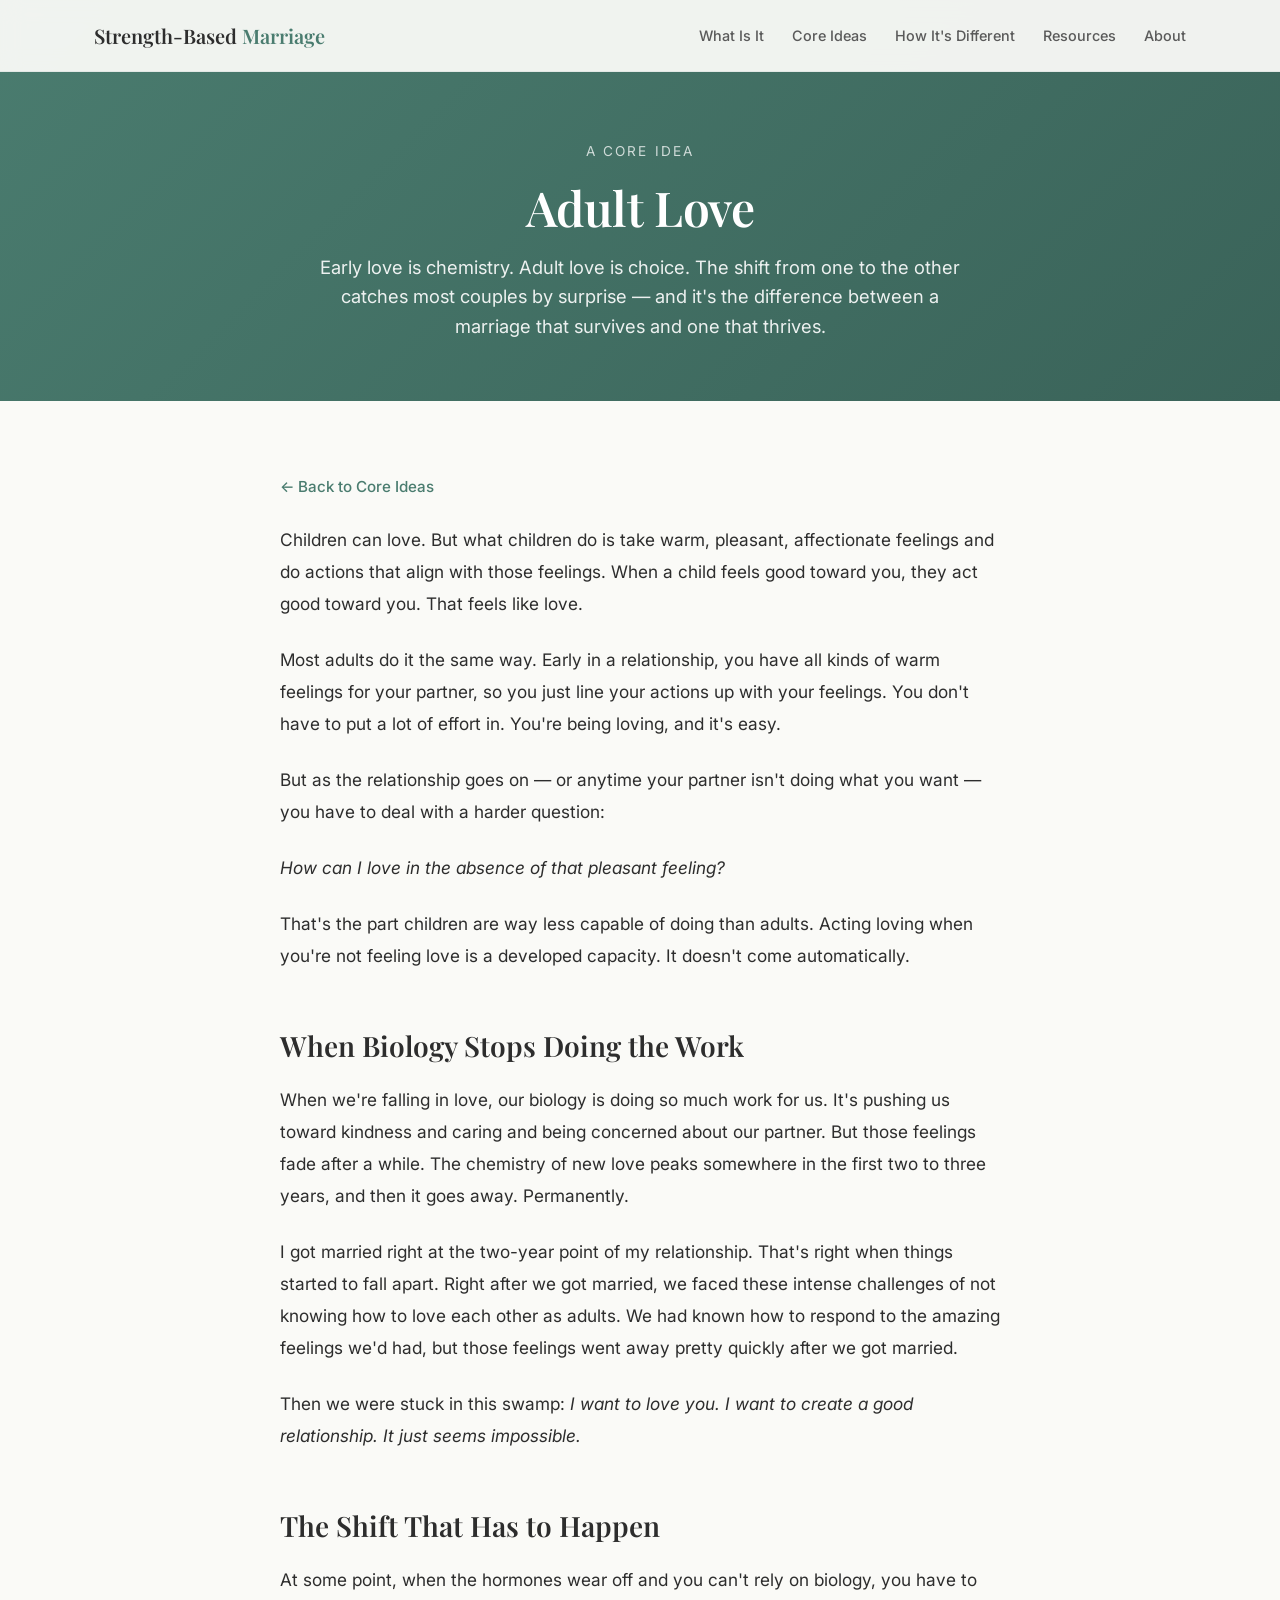
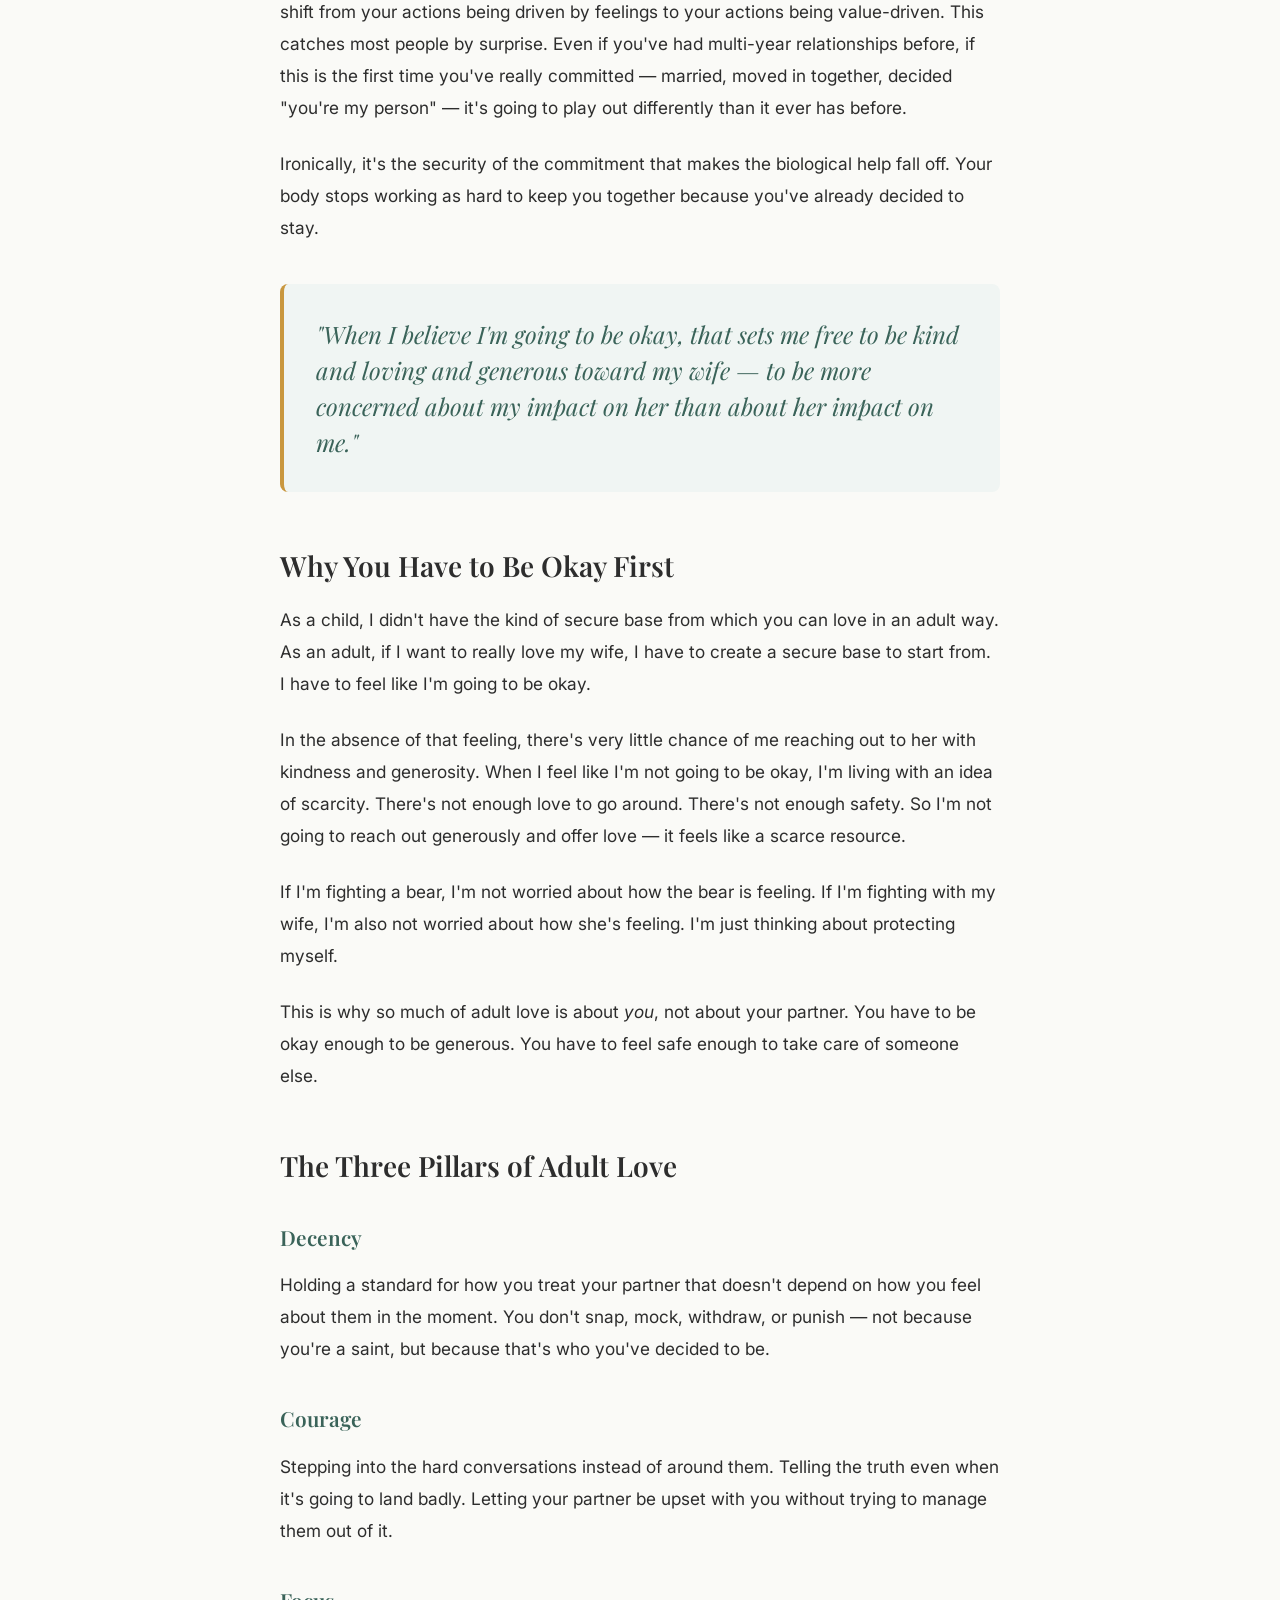
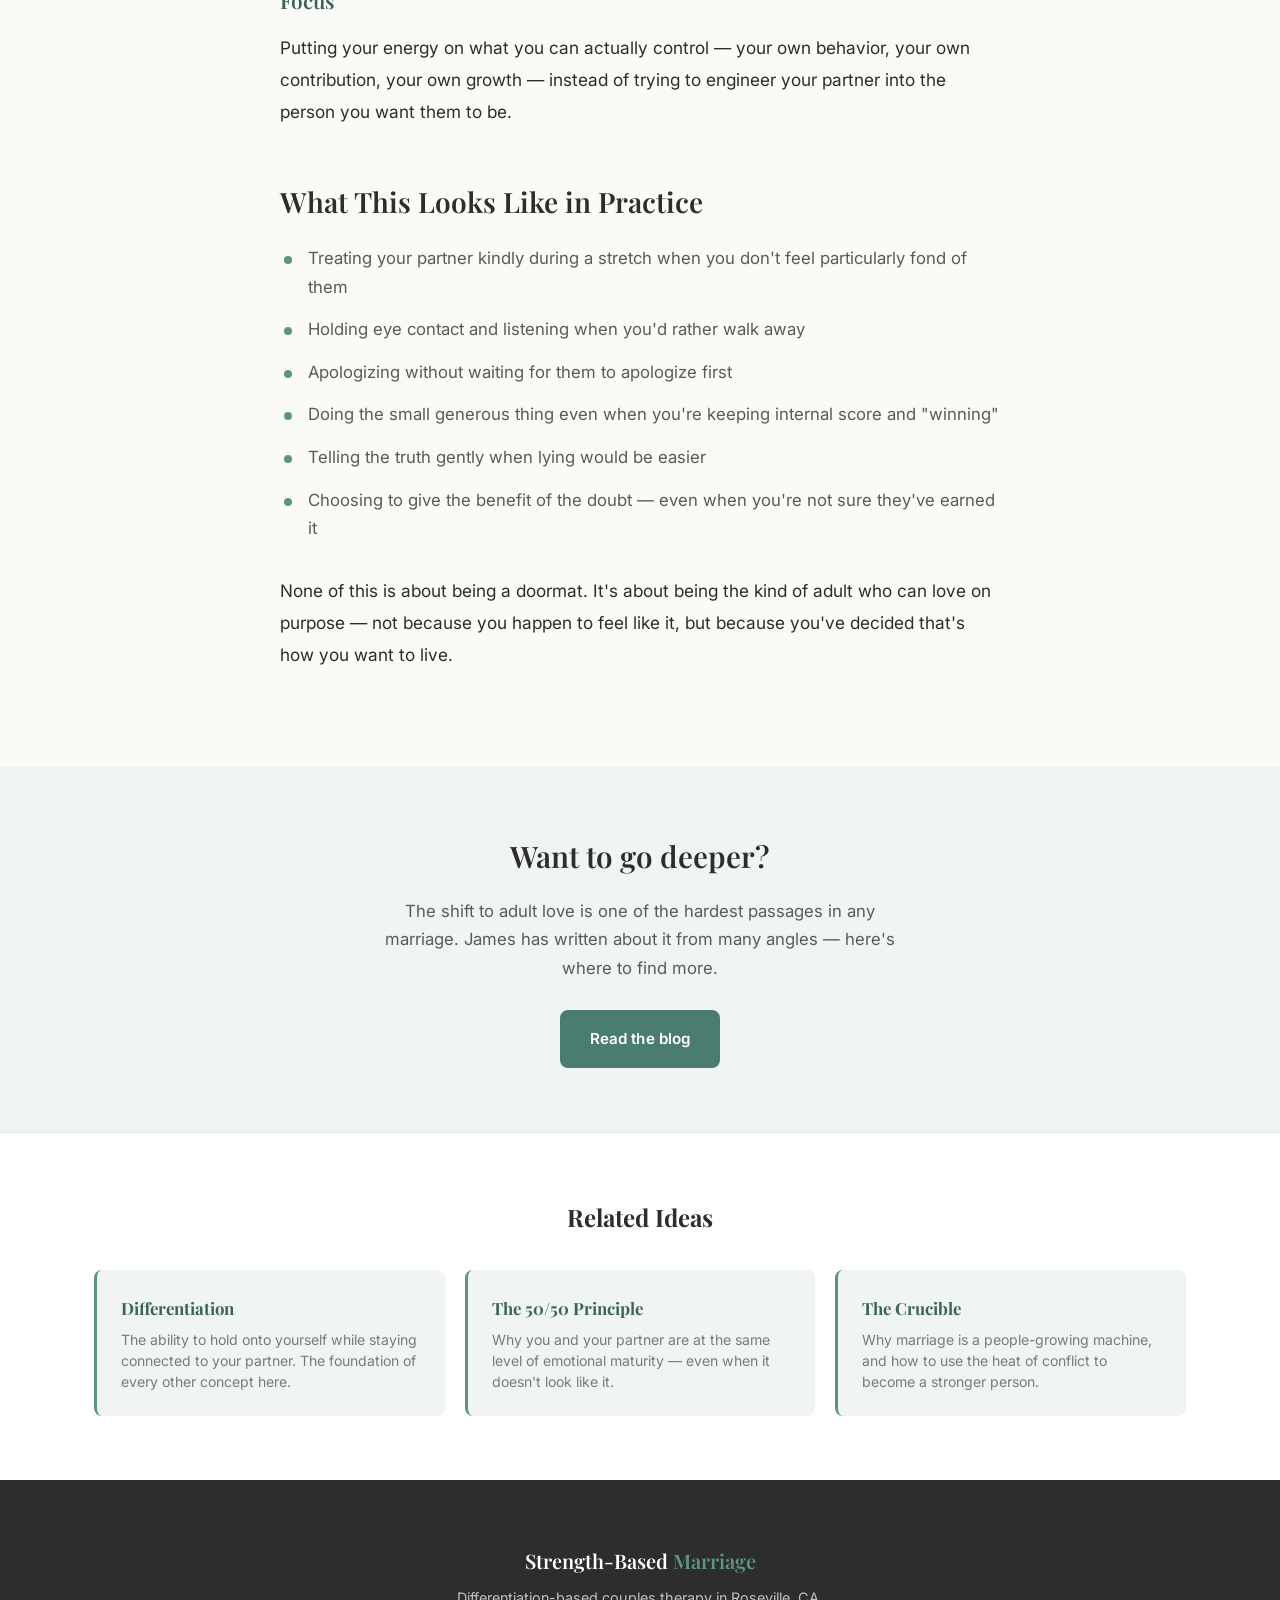
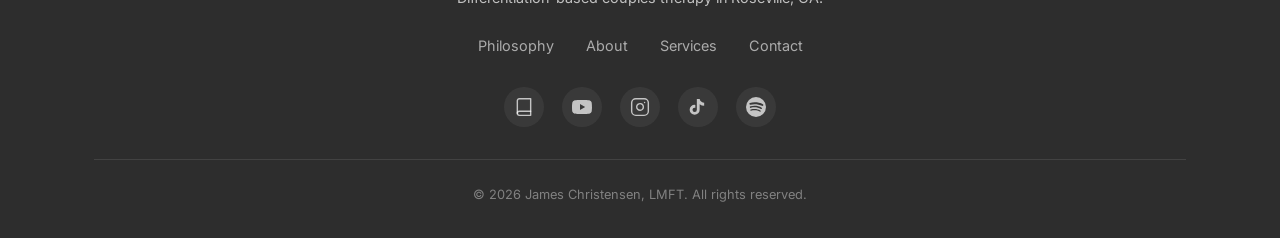
==== commit 33a71a79: "Redesign as an educational guide Strip the commercial framing and reposition the site as a free guid" ====
--- a/adult-love.html
+++ b/adult-love.html
@@ -19,11 +19,11 @@
         <span></span><span></span><span></span>
       </button>
       <ul class="nav-links" id="nav-links">
-        <li><a href="index.html#philosophy">Philosophy</a></li>
+        <li><a href="index.html#what-is-it">What Is It</a></li>
+        <li><a href="index.html#core-ideas">Core Ideas</a></li>
+        <li><a href="index.html#different">How It's Different</a></li>
+        <li><a href="index.html#resources">Resources</a></li>
         <li><a href="index.html#about">About</a></li>
-        <li><a href="index.html#services">Services</a></li>
-        <li><a href="index.html#approach">Approach</a></li>
-        <li><a href="index.html#contact" class="btn btn-nav">Free Consultation</a></li>
       </ul>
     </div>
   </nav>
@@ -106,9 +106,9 @@
 
   <section class="article-cta">
     <div class="container">
-      <h2>Want to love on purpose?</h2>
-      <p>If the feelings aren't doing the work anymore, you're not broken &mdash; you're on the threshold of adult love. Let's figure out the next move. The first session is free.</p>
-      <a href="index.html#contact" class="btn btn-primary">Book Your Free First Session</a>
+      <h2>Want to go deeper?</h2>
+      <p>The shift to adult love is one of the hardest passages in any marriage. James has written about it from many angles &mdash; here's where to find more.</p>
+      <a href="https://jamesmchristensen.com/blog" target="_blank" rel="noopener" class="btn btn-primary">Read the blog</a>
     </div>
   </section>
 
--- a/styles.css
+++ b/styles.css
@@ -10,8 +10,10 @@
   --color-text-muted: #7A7A7A;
   --color-bg: #FAFAF7;
   --color-bg-alt: #F0F5F3;
+  --color-bg-card: #FFFFFF;
   --color-white: #FFFFFF;
   --color-border: #E2E8E5;
+  --color-border-soft: #E2E8E5;
   --font-body: 'Inter', system-ui, -apple-system, sans-serif;
   --font-heading: 'Playfair Display', Georgia, serif;
   --max-width: 1140px;
@@ -44,18 +46,54 @@
 
 /* ===== Layout ===== */
 .container { max-width: var(--max-width); margin: 0 auto; padding: 0 24px; }
-.section { padding: 96px 0; }
+.container-narrow { max-width: 720px; }
+.section { padding: 96px 0; position: relative; }
 .section-alt { background: var(--color-bg-alt); }
-.section-title {
-  font-family: var(--font-heading);
-  font-size: 2.25rem;
-  font-weight: 600;
-  color: var(--color-text);
+.section-dark { background: var(--color-primary); color: var(--color-bg); }
+.section-prose { padding: 96px 0; }
+.section-prose .section-title,
+.section-prose .section-eyebrow { text-align: left; margin-left: 0; }
+.section-prose p {
+  font-size: 1.08rem;
+  line-height: 1.85;
+  color: var(--color-text-light);
+  margin-bottom: 24px;
+}
+.section-prose h3 {
+  font-family: var(--font-heading);
+  font-size: 1.45rem;
+  font-weight: 600;
+  margin: 56px 0 18px;
+  color: var(--color-primary-dark);
+  line-height: 1.3;
+}
+.section-prose em { color: var(--color-text); font-style: italic; }
+.section-eyebrow {
+  font-family: var(--font-body);
+  font-size: 0.75rem;
+  font-weight: 600;
+  text-transform: uppercase;
+  letter-spacing: 0.2em;
+  color: var(--color-text-muted);
   text-align: center;
   margin-bottom: 16px;
-  line-height: 1.3;
+}
+.section-prose .section-eyebrow,
+.section-eyebrow.text-left { text-align: left; }
+.section-eyebrow.eyebrow-light {
+  color: var(--color-accent-light);
+}
+.section-title {
+  font-family: var(--font-heading);
+  font-size: 2.25rem;
+  font-weight: 600;
+  color: var(--color-text);
+  text-align: center;
+  margin-bottom: 16px;
+  line-height: 1.25;
 }
 .section-title.text-left { text-align: left; }
+.section-title.light { color: var(--color-white); }
 .section-subtitle {
   text-align: center;
   color: var(--color-text-light);
@@ -64,7 +102,17 @@
   font-size: 1.1rem;
   line-height: 1.7;
 }
-.lead { font-size: 1.125rem; color: var(--color-text-light); line-height: 1.8; margin-bottom: 16px; }
+.section-subtitle.light { color: rgba(255,255,255,0.85); }
+.section-dark .section-title,
+.section-dark .section-subtitle { color: var(--color-white); }
+.lead { font-size: 1.15rem; color: var(--color-text-light); line-height: 1.8; margin-bottom: 16px; }
+.byline {
+  font-family: var(--font-heading);
+  font-style: italic;
+  font-size: 1.05rem;
+  color: var(--color-text-light);
+  margin-top: 24px;
+}
 .grid-2 { display: grid; grid-template-columns: repeat(2, 1fr); gap: 24px; }
 .grid-3 { display: grid; grid-template-columns: repeat(3, 1fr); gap: 24px; }
 
@@ -160,13 +208,14 @@
 .nav-links {
   display: flex;
   align-items: center;
-  gap: 32px;
+  gap: 28px;
 }
 .nav-links a {
   color: var(--color-text-light);
   font-size: 0.9rem;
   font-weight: 500;
   transition: color var(--transition);
+  text-decoration: none;
 }
 .nav-links a:hover { color: var(--color-primary); }
 .nav-toggle {
@@ -204,27 +253,55 @@
   right: 0;
   bottom: 0;
   background: radial-gradient(ellipse at 30% 50%, rgba(255,255,255,0.05) 0%, transparent 60%);
-}
-.hero-inner { position: relative; max-width: 780px; margin: 0 auto; }
+  pointer-events: none;
+}
+.hero-inner { position: relative; max-width: 780px; margin: 0 auto; padding: 0 24px; }
+.hero-eyebrow {
+  font-family: var(--font-body);
+  font-size: 0.8rem;
+  font-weight: 600;
+  text-transform: uppercase;
+  letter-spacing: 0.25em;
+  color: rgba(255,255,255,0.8);
+  margin-bottom: 24px;
+}
 .hero h1 {
   font-family: var(--font-heading);
-  font-size: 3.25rem;
+  font-size: 3.5rem;
   font-weight: 700;
-  line-height: 1.2;
+  line-height: 1.1;
   margin-bottom: 24px;
-  letter-spacing: -0.01em;
+  letter-spacing: -0.02em;
 }
 .hero-sub {
   font-size: 1.2rem;
   opacity: 0.9;
   line-height: 1.7;
-  margin-bottom: 40px;
+  margin: 0 auto 40px;
   max-width: 620px;
-  margin-left: auto;
-  margin-right: auto;
-}
-.hero-cta { display: flex; gap: 16px; justify-content: center; flex-wrap: wrap; margin-bottom: 32px; }
-.hero-note { font-size: 0.9rem; opacity: 0.7; }
+}
+.hero-arrow {
+  display: inline-flex;
+  align-items: center;
+  gap: 10px;
+  font-size: 0.85rem;
+  font-weight: 600;
+  text-transform: uppercase;
+  letter-spacing: 0.2em;
+  color: var(--color-white);
+  text-decoration: none;
+  padding: 14px 28px;
+  border: 2px solid rgba(255,255,255,0.5);
+  border-radius: 999px;
+  transition: all var(--transition);
+}
+.hero-arrow:hover {
+  background: rgba(255,255,255,0.1);
+  border-color: var(--color-white);
+  color: var(--color-white);
+}
+.hero-arrow svg { transition: transform var(--transition); }
+.hero-arrow:hover svg { transform: translateY(3px); }
 
 /* ===== Philosophy ===== */
 .philosophy-card {
@@ -287,7 +364,7 @@
   aspect-ratio: 3/4;
   object-fit: cover;
   object-position: center top;
-  border-radius: var(--radius-lg);
+  border-radius: 24px;
   box-shadow: var(--shadow-md);
 }
 .about-content p { margin-bottom: 16px; color: var(--color-text-light); }
@@ -464,6 +541,118 @@
   gap: 8px;
 }
 
+/* ===== Idea Cards (home: Core Ideas) ===== */
+.idea-card {
+  display: block;
+  background: rgba(255,255,255,0.06);
+  border: 1px solid rgba(255,255,255,0.12);
+  padding: 40px 36px;
+  border-radius: var(--radius-lg);
+  text-decoration: none;
+  color: inherit;
+  transition: all var(--transition);
+  -webkit-tap-highlight-color: transparent;
+}
+.idea-card:hover {
+  background: rgba(255,255,255,0.1);
+  border-color: rgba(255,255,255,0.25);
+  transform: translateY(-2px);
+  color: inherit;
+}
+.idea-number {
+  font-family: var(--font-heading);
+  font-size: 0.95rem;
+  font-weight: 600;
+  color: var(--color-accent-light);
+  letter-spacing: 0.1em;
+  margin-bottom: 16px;
+}
+.idea-card h3 {
+  font-family: var(--font-heading);
+  font-size: 1.6rem;
+  font-weight: 600;
+  color: var(--color-white);
+  margin-bottom: 14px;
+  line-height: 1.25;
+}
+.idea-card p {
+  font-size: 0.98rem;
+  line-height: 1.7;
+  color: rgba(255,255,255,0.78);
+  margin-bottom: 18px;
+}
+.idea-link {
+  font-size: 0.85rem;
+  font-weight: 600;
+  color: var(--color-accent-light);
+  display: inline-flex;
+  align-items: center;
+  gap: 4px;
+  transition: gap var(--transition);
+  letter-spacing: 0.02em;
+}
+.idea-card:hover .idea-link { gap: 10px; }
+
+/* ===== Resource Cards ===== */
+.resources-grid {
+  display: grid;
+  grid-template-columns: repeat(3, 1fr);
+  gap: 20px;
+}
+.resource-card {
+  display: flex;
+  flex-direction: column;
+  background: var(--color-white);
+  border-radius: var(--radius-lg);
+  padding: 32px 28px;
+  text-decoration: none;
+  color: inherit;
+  box-shadow: var(--shadow-sm);
+  transition: all var(--transition);
+  -webkit-tap-highlight-color: transparent;
+}
+.resource-card:hover {
+  transform: translateY(-3px);
+  box-shadow: var(--shadow-md);
+  color: inherit;
+}
+.resource-icon {
+  width: 52px;
+  height: 52px;
+  border-radius: 12px;
+  background: var(--color-bg-alt);
+  color: var(--color-primary);
+  display: inline-flex;
+  align-items: center;
+  justify-content: center;
+  margin-bottom: 18px;
+}
+.resource-card h3 {
+  font-family: var(--font-heading);
+  font-size: 1.2rem;
+  font-weight: 600;
+  color: var(--color-text);
+  margin-bottom: 10px;
+}
+.resource-card p {
+  font-size: 0.92rem;
+  line-height: 1.65;
+  color: var(--color-text-light);
+  margin-bottom: 16px;
+  flex-grow: 1;
+}
+.resource-link {
+  font-size: 0.82rem;
+  font-weight: 600;
+  color: var(--color-primary);
+  display: inline-flex;
+  align-items: center;
+  gap: 4px;
+  transition: gap var(--transition);
+  word-break: break-word;
+}
+.resource-card:hover .resource-link { gap: 8px; }
+
 /* ===== Article Pages ===== */
 .article-header {
   padding: 140px 0 60px;
@@ -768,6 +957,7 @@
 /* ===== Responsive ===== */
 @media (max-width: 992px) {
   .grid-3 { grid-template-columns: 1fr; max-width: 480px; margin-left: auto; margin-right: auto; }
+  .resources-grid { grid-template-columns: repeat(2, 1fr); }
   .about-layout { grid-template-columns: 1fr; gap: 40px; }
   .about-image { max-width: 320px; margin: 0 auto; }
   .contact-layout { grid-template-columns: 1fr; gap: 40px; }
@@ -778,12 +968,17 @@
 
 @media (max-width: 768px) {
   .hero { padding: 130px 0 80px; }
-  .hero h1 { font-size: 2.25rem; }
+  .hero h1 { font-size: 2.5rem; }
+  .hero-eyebrow { font-size: 0.7rem; margin-bottom: 18px; }
   .hero-sub { font-size: 1.05rem; }
   .section { padding: 64px 0; }
+  .section-prose { padding: 64px 0; }
   .section-title { font-size: 1.85rem; }
   .section-subtitle { margin-bottom: 40px; }
   .grid-2 { grid-template-columns: 1fr; }
+  .resources-grid { grid-template-columns: 1fr; }
+  .idea-card { padding: 32px 28px; }
+  .idea-card h3 { font-size: 1.35rem; }
   .nav-toggle { display: flex; }
   .nav-links {
     position: fixed;
@@ -813,11 +1008,15 @@
 }
 
 @media (max-width: 480px) {
-  .hero h1 { font-size: 1.85rem; }
-  .hero-cta { flex-direction: column; align-items: center; }
-  .hero-cta .btn { width: 100%; }
+  .hero h1 { font-size: 2rem; line-height: 1.15; }
+  .hero-sub { font-size: 1rem; }
+  .hero-arrow { padding: 12px 22px; font-size: 0.78rem; }
   .container { padding: 0 16px; }
   .philosophy-card,
   .service-card,
-  .concept-card { padding: 28px 20px; }
-}
+  .concept-card,
+  .idea-card,
+  .resource-card { padding: 28px 22px; }
+  .section-title { font-size: 1.65rem; }
+  .section-prose p { font-size: 1rem; }
+}
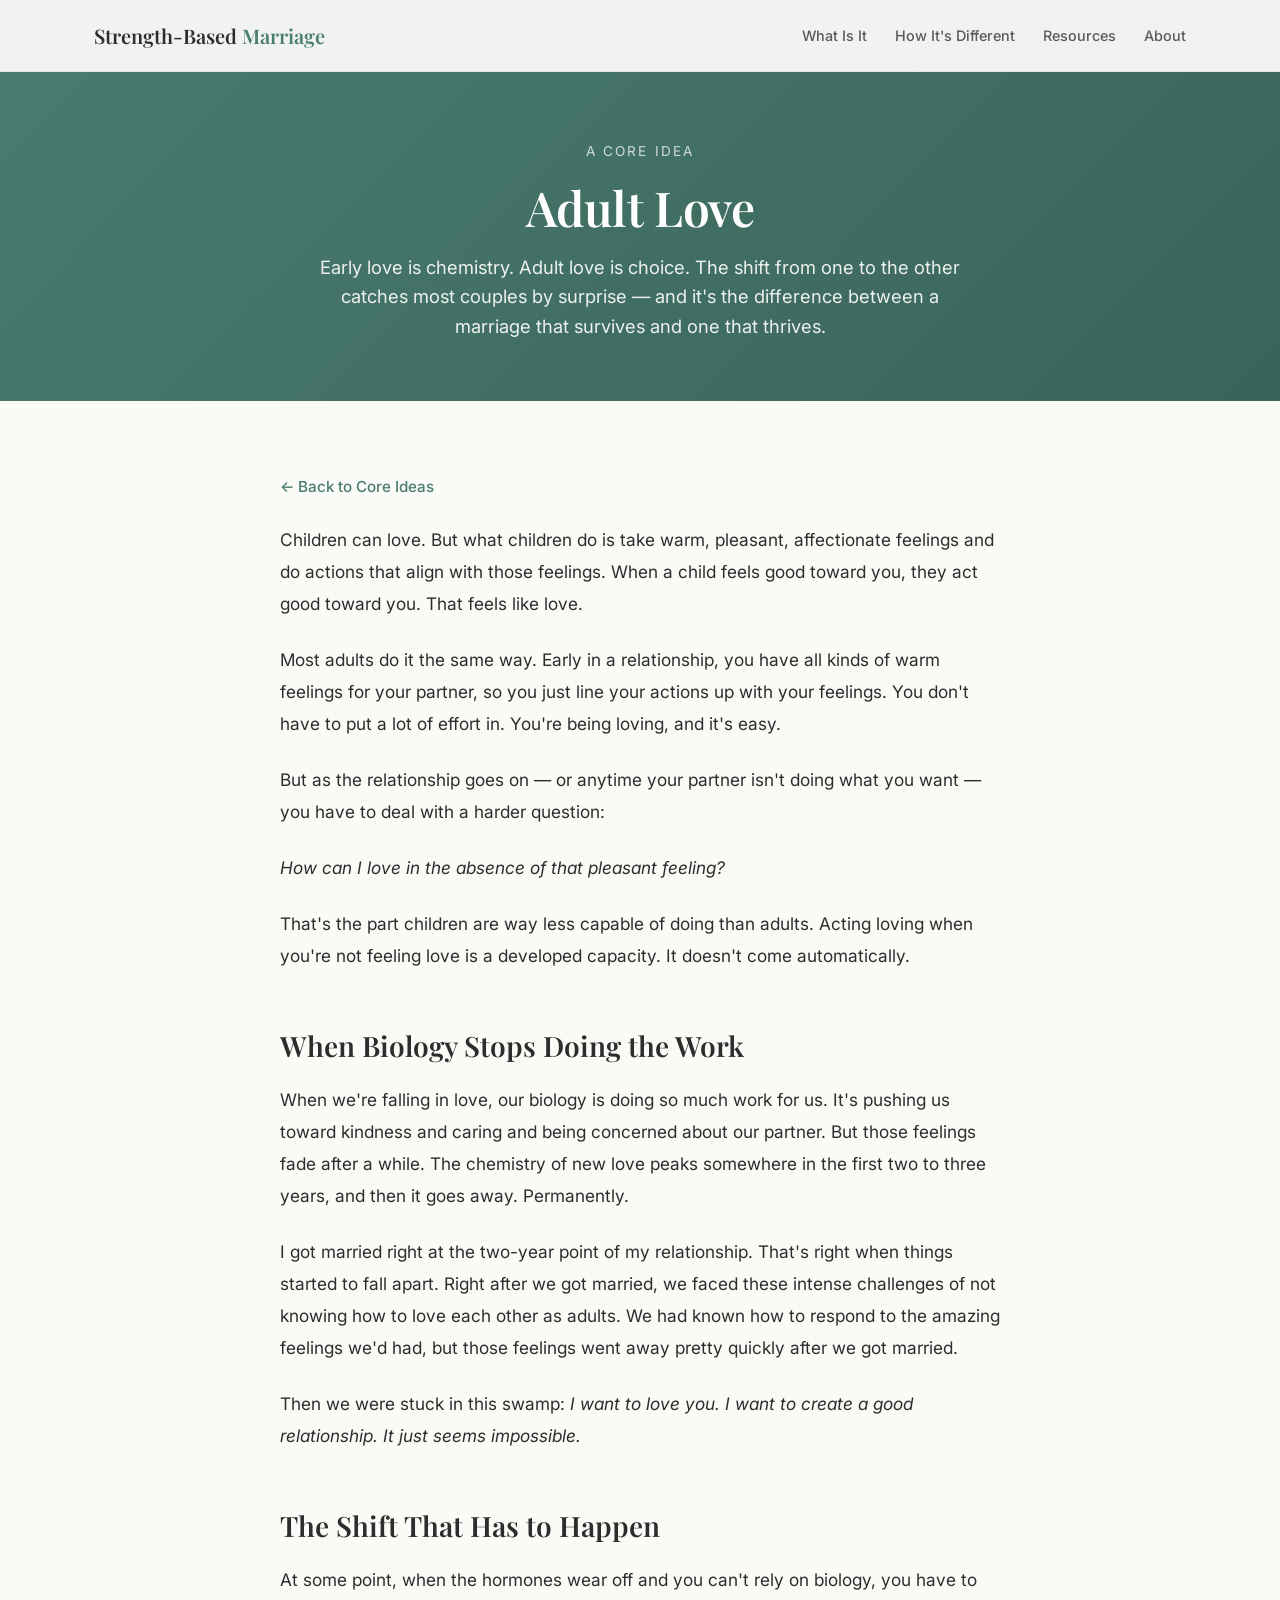
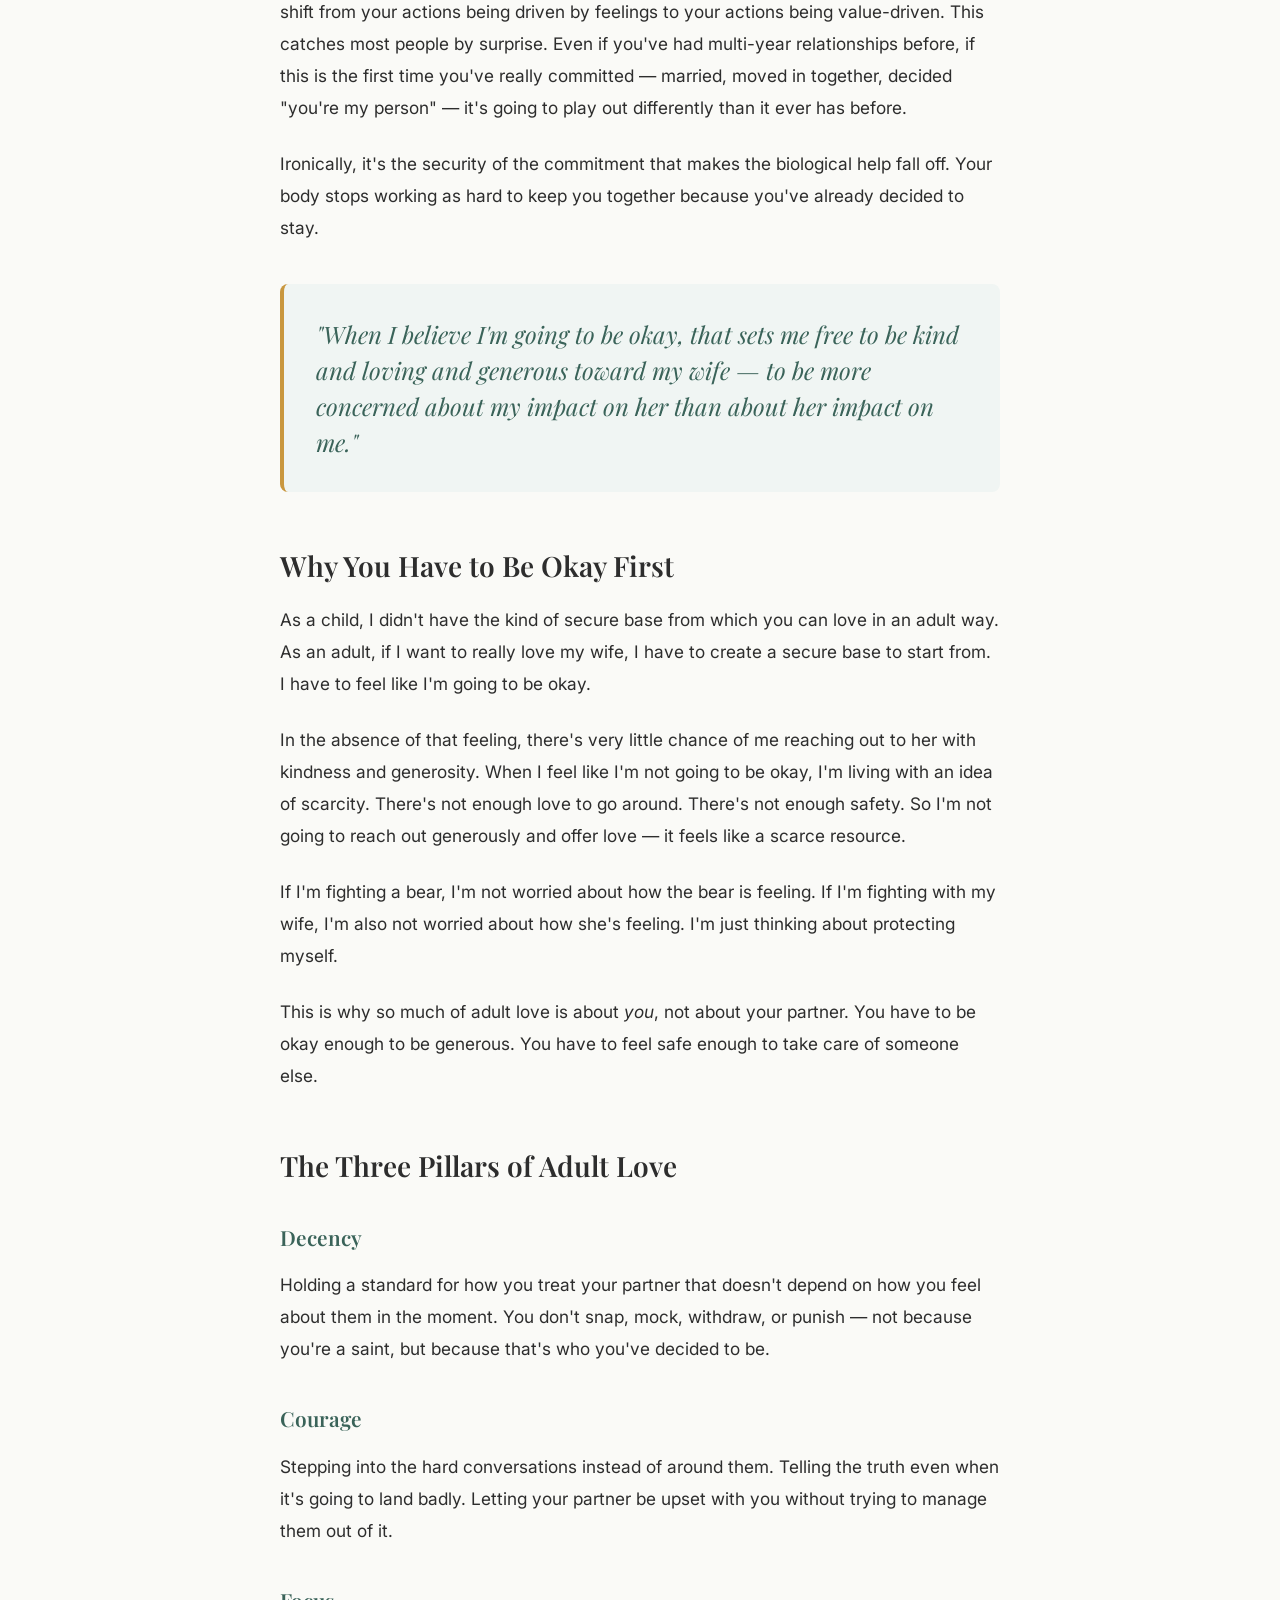
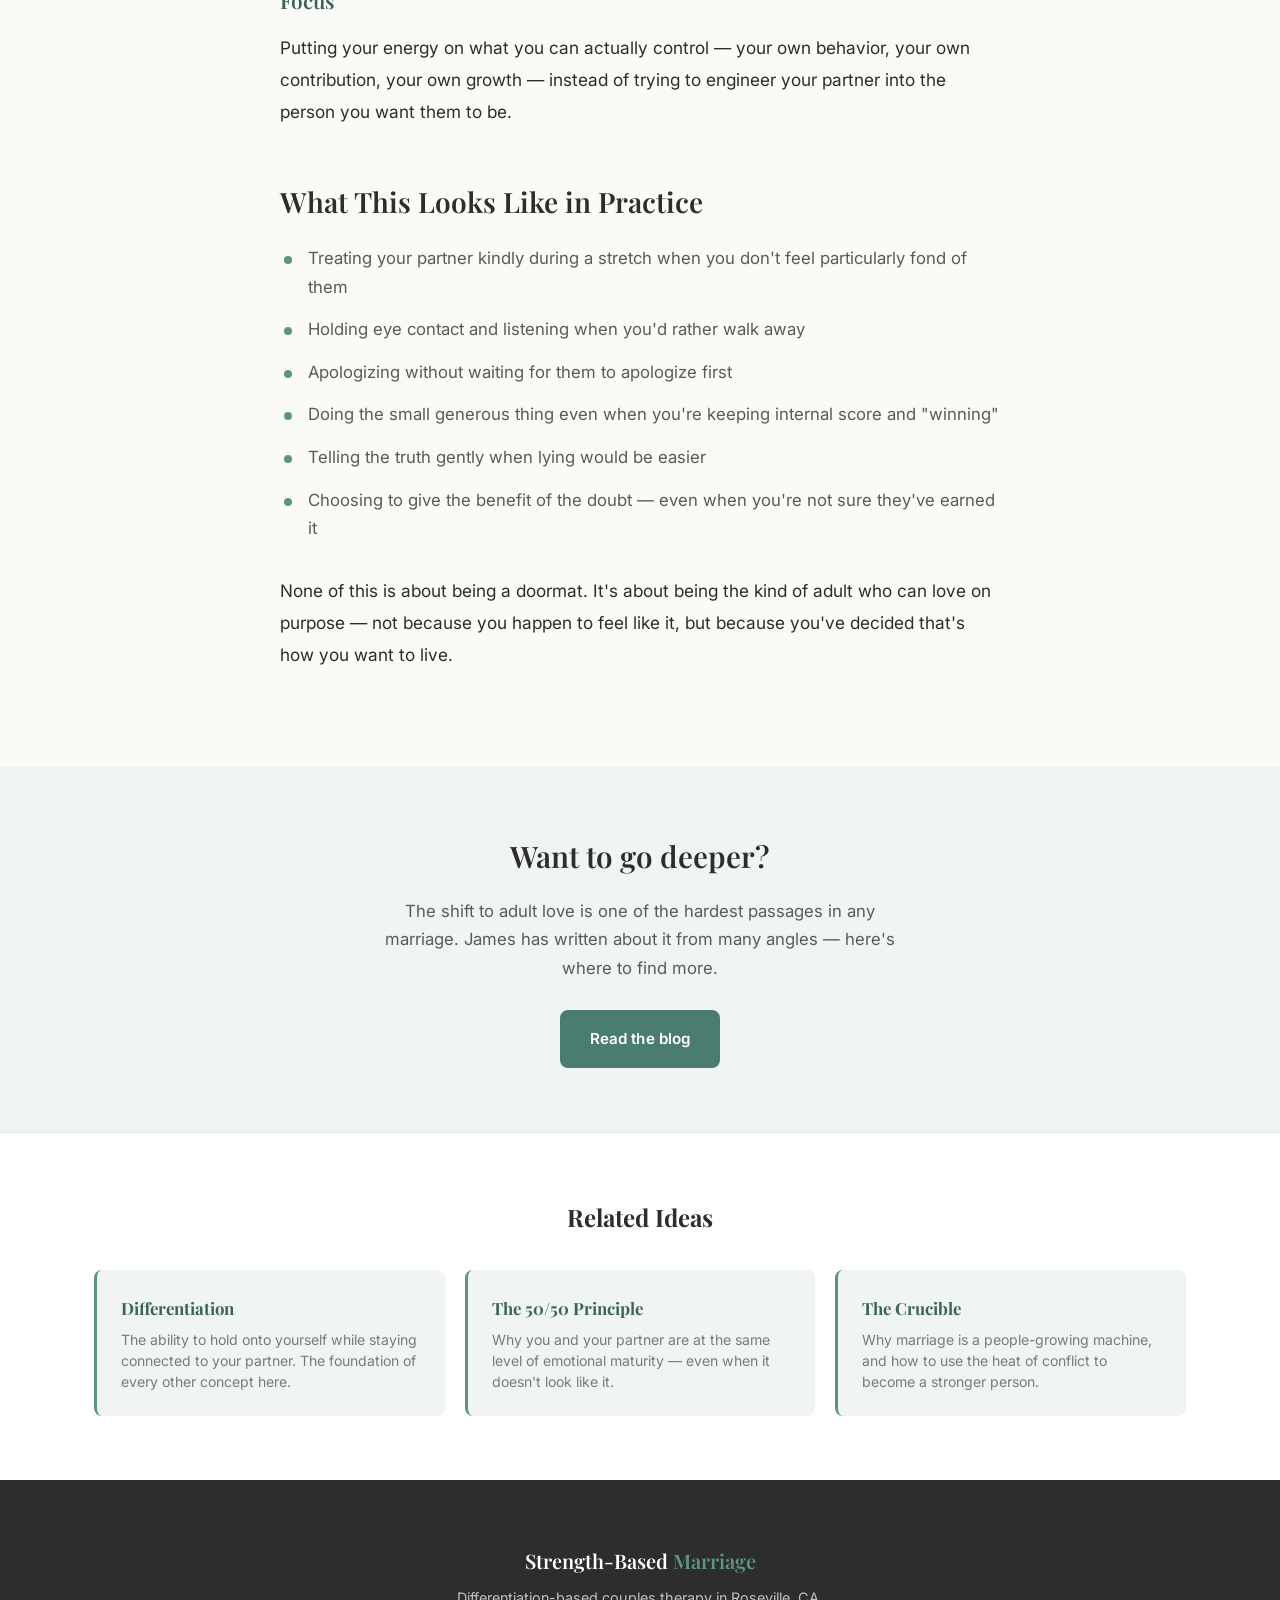
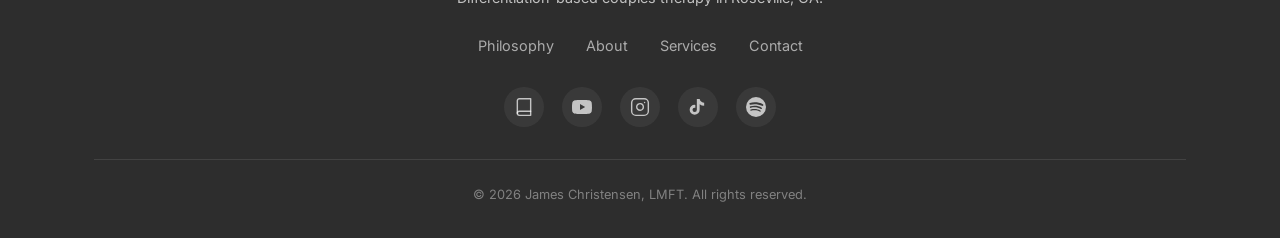
==== commit 79257051: "Remove Core Ideas section from home page Drop the dark green "Four Ideas at the Heart of It" section" ====
--- a/adult-love.html
+++ b/adult-love.html
@@ -8,7 +8,7 @@
   <link rel="preconnect" href="https://fonts.googleapis.com">
   <link rel="preconnect" href="https://fonts.gstatic.com" crossorigin>
   <link href="https://fonts.googleapis.com/css2?family=Inter:wght@400;500;600&family=Playfair+Display:wght@500;600;700&display=swap" rel="stylesheet">
-  <link rel="stylesheet" href="styles.css">
+  <link rel="stylesheet" href="styles.css?v=4">
 </head>
 <body>
 
@@ -20,7 +20,6 @@
       </button>
       <ul class="nav-links" id="nav-links">
         <li><a href="index.html#what-is-it">What Is It</a></li>
-        <li><a href="index.html#core-ideas">Core Ideas</a></li>
         <li><a href="index.html#different">How It's Different</a></li>
         <li><a href="index.html#resources">Resources</a></li>
         <li><a href="index.html#about">About</a></li>
@@ -165,6 +164,6 @@
     </div>
   </footer>
 
-  <script src="script.js"></script>
+  <script src="script.js?v=4"></script>
 </body>
 </html>
--- a/styles.css
+++ b/styles.css
@@ -49,7 +49,6 @@
 .container-narrow { max-width: 720px; }
 .section { padding: 96px 0; position: relative; }
 .section-alt { background: var(--color-bg-alt); }
-.section-dark { background: var(--color-primary); color: var(--color-bg); }
 .section-prose { padding: 96px 0; }
 .section-prose .section-title,
 .section-prose .section-eyebrow { text-align: left; margin-left: 0; }
@@ -80,9 +79,6 @@
 }
 .section-prose .section-eyebrow,
 .section-eyebrow.text-left { text-align: left; }
-.section-eyebrow.eyebrow-light {
-  color: var(--color-accent-light);
-}
 .section-title {
   font-family: var(--font-heading);
   font-size: 2.25rem;
@@ -93,7 +89,6 @@
   line-height: 1.25;
 }
 .section-title.text-left { text-align: left; }
-.section-title.light { color: var(--color-white); }
 .section-subtitle {
   text-align: center;
   color: var(--color-text-light);
@@ -102,9 +97,6 @@
   font-size: 1.1rem;
   line-height: 1.7;
 }
-.section-subtitle.light { color: rgba(255,255,255,0.85); }
-.section-dark .section-title,
-.section-dark .section-subtitle { color: var(--color-white); }
 .lead { font-size: 1.15rem; color: var(--color-text-light); line-height: 1.8; margin-bottom: 16px; }
 .byline {
   font-family: var(--font-heading);
@@ -236,73 +228,6 @@
   border-radius: 2px;
 }
 
-/* ===== Hero ===== */
-.hero {
-  padding: 160px 0 120px;
-  background: linear-gradient(135deg, var(--color-primary) 0%, var(--color-primary-dark) 50%, #2D5A4E 100%);
-  color: var(--color-white);
-  text-align: center;
-  position: relative;
-  overflow: hidden;
-}
-.hero::before {
-  content: '';
-  position: absolute;
-  top: 0;
-  left: 0;
-  right: 0;
-  bottom: 0;
-  background: radial-gradient(ellipse at 30% 50%, rgba(255,255,255,0.05) 0%, transparent 60%);
-  pointer-events: none;
-}
-.hero-inner { position: relative; max-width: 780px; margin: 0 auto; padding: 0 24px; }
-.hero-eyebrow {
-  font-family: var(--font-body);
-  font-size: 0.8rem;
-  font-weight: 600;
-  text-transform: uppercase;
-  letter-spacing: 0.25em;
-  color: rgba(255,255,255,0.8);
-  margin-bottom: 24px;
-}
-.hero h1 {
-  font-family: var(--font-heading);
-  font-size: 3.5rem;
-  font-weight: 700;
-  line-height: 1.1;
-  margin-bottom: 24px;
-  letter-spacing: -0.02em;
-}
-.hero-sub {
-  font-size: 1.2rem;
-  opacity: 0.9;
-  line-height: 1.7;
-  margin: 0 auto 40px;
-  max-width: 620px;
-}
-.hero-arrow {
-  display: inline-flex;
-  align-items: center;
-  gap: 10px;
-  font-size: 0.85rem;
-  font-weight: 600;
-  text-transform: uppercase;
-  letter-spacing: 0.2em;
-  color: var(--color-white);
-  text-decoration: none;
-  padding: 14px 28px;
-  border: 2px solid rgba(255,255,255,0.5);
-  border-radius: 999px;
-  transition: all var(--transition);
-}
-.hero-arrow:hover {
-  background: rgba(255,255,255,0.1);
-  border-color: var(--color-white);
-  color: var(--color-white);
-}
-.hero-arrow svg { transition: transform var(--transition); }
-.hero-arrow:hover svg { transform: translateY(3px); }
-
 /* ===== Philosophy ===== */
 .philosophy-card {
   background: var(--color-white);
@@ -541,57 +466,32 @@
   gap: 8px;
 }
 
-/* ===== Idea Cards (home: Core Ideas) ===== */
-.idea-card {
-  display: block;
-  background: rgba(255,255,255,0.06);
-  border: 1px solid rgba(255,255,255,0.12);
+/* ===== Principle Cards (home: top of page) ===== */
+.principles-grid { margin-top: 8px; }
+.principle-card {
+  background: var(--color-white);
+  border-radius: var(--radius-lg);
   padding: 40px 36px;
-  border-radius: var(--radius-lg);
-  text-decoration: none;
-  color: inherit;
+  box-shadow: var(--shadow-sm);
   transition: all var(--transition);
-  -webkit-tap-highlight-color: transparent;
-}
-.idea-card:hover {
-  background: rgba(255,255,255,0.1);
-  border-color: rgba(255,255,255,0.25);
-  transform: translateY(-2px);
-  color: inherit;
-}
-.idea-number {
-  font-family: var(--font-heading);
-  font-size: 0.95rem;
-  font-weight: 600;
-  color: var(--color-accent-light);
-  letter-spacing: 0.1em;
-  margin-bottom: 16px;
-}
-.idea-card h3 {
-  font-family: var(--font-heading);
-  font-size: 1.6rem;
-  font-weight: 600;
-  color: var(--color-white);
+}
+.principle-card:hover {
+  transform: translateY(-3px);
+  box-shadow: var(--shadow-md);
+}
+.principle-card h3 {
+  font-family: var(--font-heading);
+  font-size: 1.3rem;
+  font-weight: 600;
+  color: var(--color-primary-dark);
   margin-bottom: 14px;
-  line-height: 1.25;
-}
-.idea-card p {
-  font-size: 0.98rem;
+  line-height: 1.3;
+}
+.principle-text {
+  font-size: 1.05rem;
   line-height: 1.7;
-  color: rgba(255,255,255,0.78);
-  margin-bottom: 18px;
-}
-.idea-link {
-  font-size: 0.85rem;
-  font-weight: 600;
-  color: var(--color-accent-light);
-  display: inline-flex;
-  align-items: center;
-  gap: 4px;
-  transition: gap var(--transition);
-  letter-spacing: 0.02em;
-}
-.idea-card:hover .idea-link { gap: 10px; }
+  color: var(--color-text-light);
+}
 
 /* ===== Resource Cards ===== */
 .resources-grid {
@@ -967,18 +867,12 @@
 }
 
 @media (max-width: 768px) {
-  .hero { padding: 130px 0 80px; }
-  .hero h1 { font-size: 2.5rem; }
-  .hero-eyebrow { font-size: 0.7rem; margin-bottom: 18px; }
-  .hero-sub { font-size: 1.05rem; }
   .section { padding: 64px 0; }
   .section-prose { padding: 64px 0; }
   .section-title { font-size: 1.85rem; }
   .section-subtitle { margin-bottom: 40px; }
   .grid-2 { grid-template-columns: 1fr; }
   .resources-grid { grid-template-columns: 1fr; }
-  .idea-card { padding: 32px 28px; }
-  .idea-card h3 { font-size: 1.35rem; }
   .nav-toggle { display: flex; }
   .nav-links {
     position: fixed;
@@ -1008,14 +902,10 @@
 }
 
 @media (max-width: 480px) {
-  .hero h1 { font-size: 2rem; line-height: 1.15; }
-  .hero-sub { font-size: 1rem; }
-  .hero-arrow { padding: 12px 22px; font-size: 0.78rem; }
   .container { padding: 0 16px; }
   .philosophy-card,
   .service-card,
   .concept-card,
-  .idea-card,
   .resource-card { padding: 28px 22px; }
   .section-title { font-size: 1.65rem; }
   .section-prose p { font-size: 1rem; }
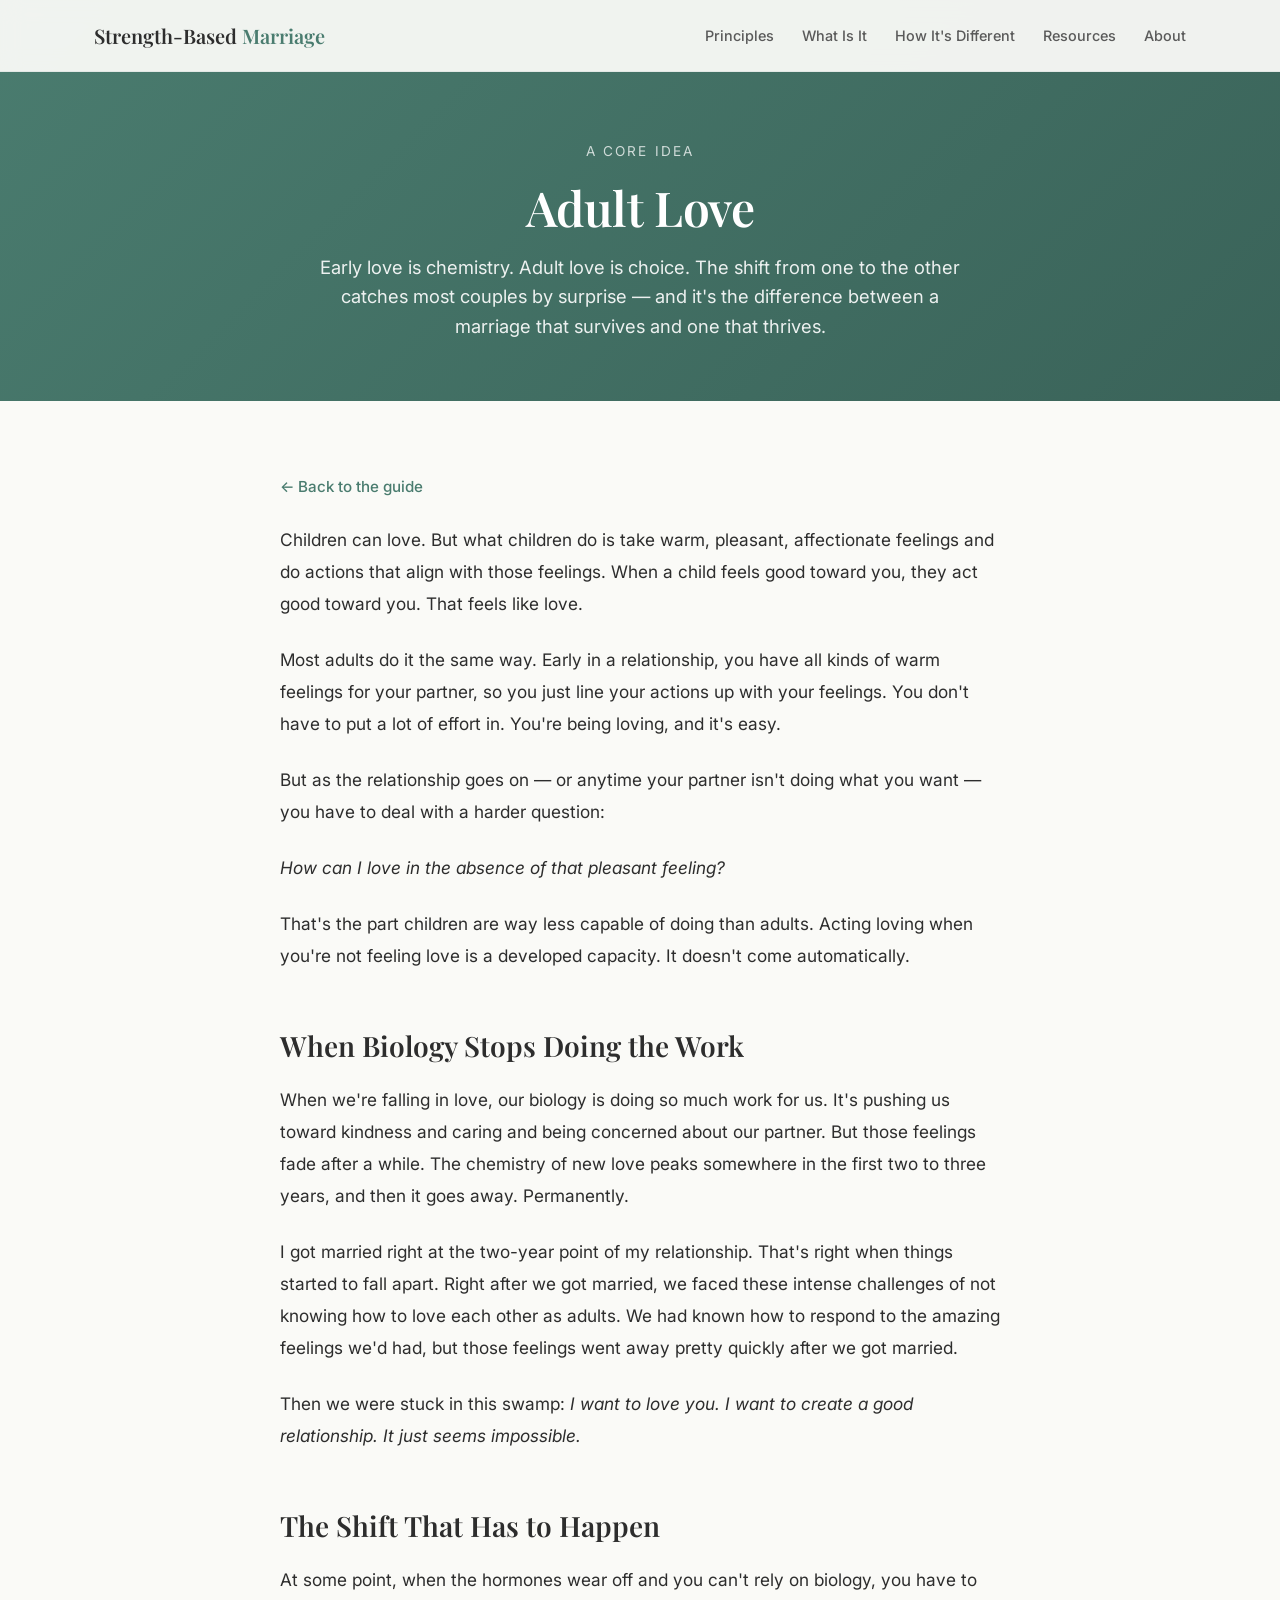
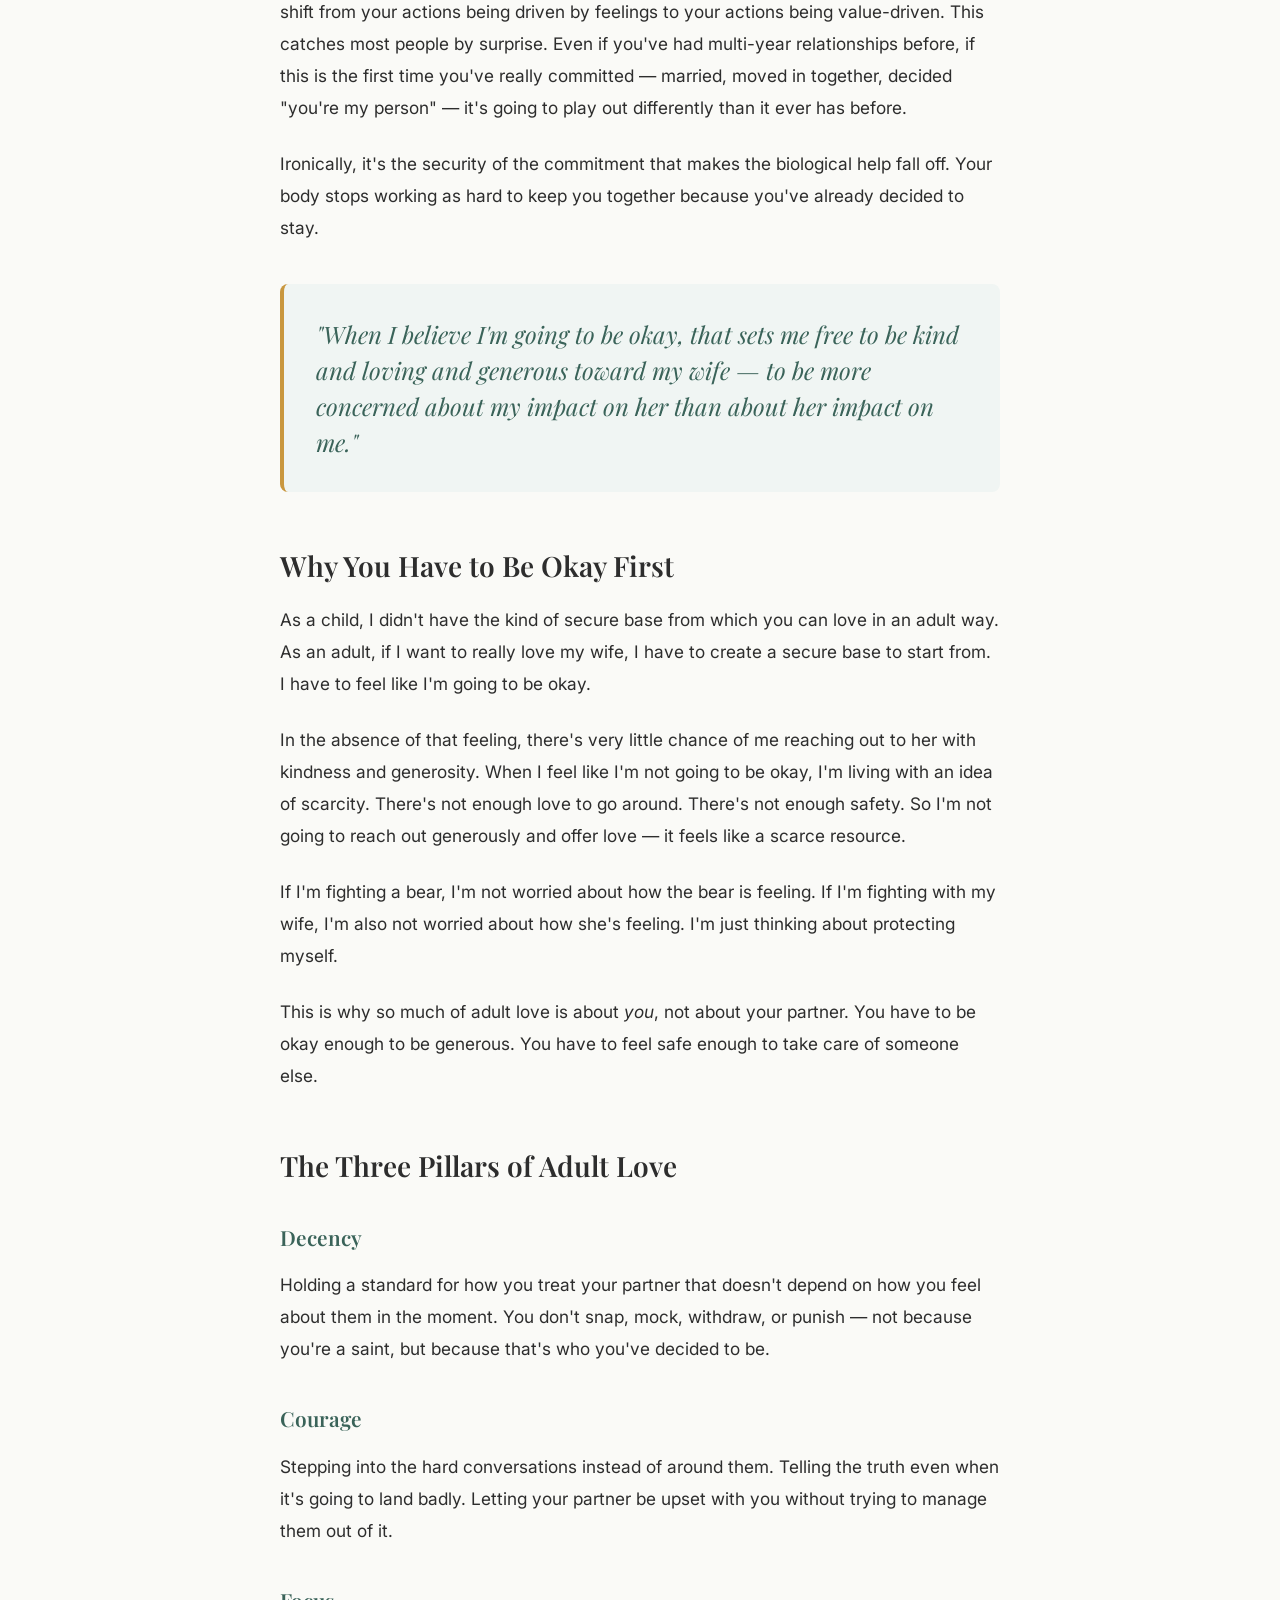
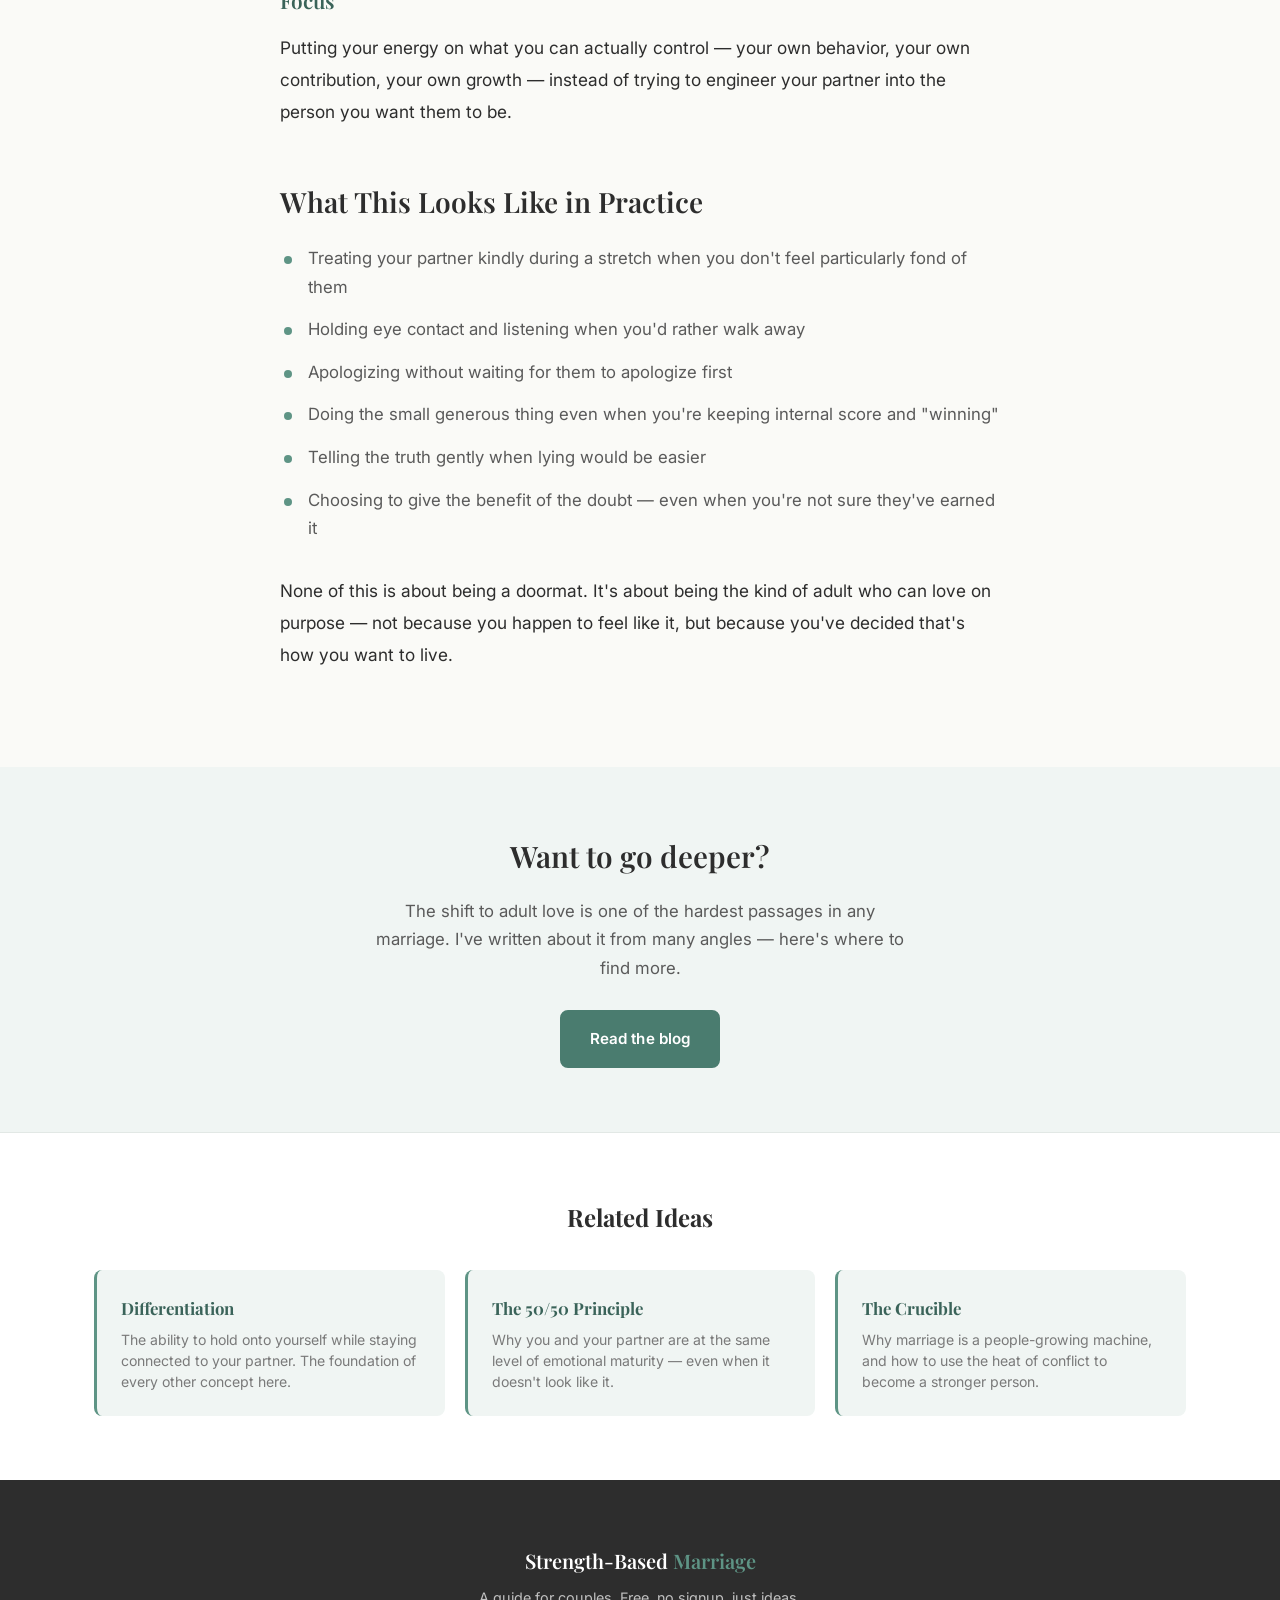
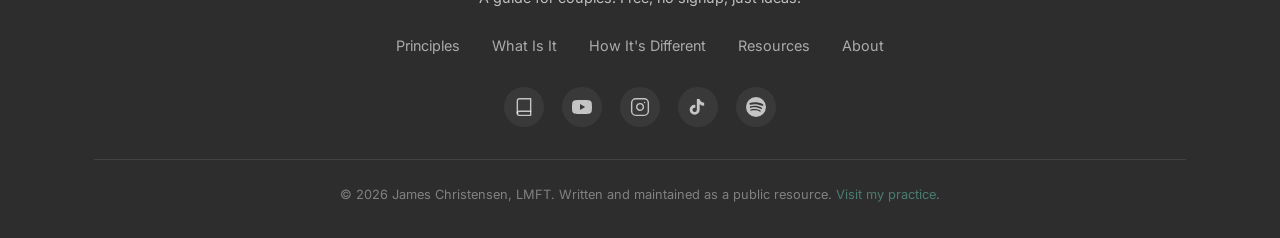
==== commit 8016ca0a: "Coherence pass: first-person voice, fix dead links, reconnect guide pages - Speak in first person th" ====
--- a/adult-love.html
+++ b/adult-love.html
@@ -8,7 +8,7 @@
   <link rel="preconnect" href="https://fonts.googleapis.com">
   <link rel="preconnect" href="https://fonts.gstatic.com" crossorigin>
   <link href="https://fonts.googleapis.com/css2?family=Inter:wght@400;500;600&family=Playfair+Display:wght@500;600;700&display=swap" rel="stylesheet">
-  <link rel="stylesheet" href="styles.css?v=4">
+  <link rel="stylesheet" href="styles.css?v=7">
 </head>
 <body>
 
@@ -19,6 +19,7 @@
         <span></span><span></span><span></span>
       </button>
       <ul class="nav-links" id="nav-links">
+        <li><a href="index.html#principles">Principles</a></li>
         <li><a href="index.html#what-is-it">What Is It</a></li>
         <li><a href="index.html#different">How It's Different</a></li>
         <li><a href="index.html#resources">Resources</a></li>
@@ -37,7 +38,7 @@
 
   <div class="container">
   <article class="article-body">
-    <a href="index.html#concepts" class="back-link">&larr; Back to Core Ideas</a>
+    <a href="index.html" class="back-link">&larr; Back to the guide</a>
 
     <p>Children can love. But what children do is take warm, pleasant, affectionate feelings and do actions that align with those feelings. When a child feels good toward you, they act good toward you. That feels like love.</p>
 
@@ -106,7 +107,7 @@
   <section class="article-cta">
     <div class="container">
       <h2>Want to go deeper?</h2>
-      <p>The shift to adult love is one of the hardest passages in any marriage. James has written about it from many angles &mdash; here's where to find more.</p>
+      <p>The shift to adult love is one of the hardest passages in any marriage. I've written about it from many angles &mdash; here's where to find more.</p>
       <a href="https://jamesmchristensen.com/blog" target="_blank" rel="noopener" class="btn btn-primary">Read the blog</a>
     </div>
   </section>
@@ -133,13 +134,14 @@
     <div class="container footer-inner">
       <div class="footer-brand">
         <a href="index.html" class="nav-logo">Strength-Based <span>Marriage</span></a>
-        <p>Differentiation-based couples therapy in Roseville, CA.</p>
+        <p>A guide for couples. Free, no signup, just ideas.</p>
       </div>
       <div class="footer-links">
-        <a href="index.html#philosophy">Philosophy</a>
+        <a href="index.html#principles">Principles</a>
+        <a href="index.html#what-is-it">What Is It</a>
+        <a href="index.html#different">How It's Different</a>
+        <a href="index.html#resources">Resources</a>
         <a href="index.html#about">About</a>
-        <a href="index.html#services">Services</a>
-        <a href="index.html#contact">Contact</a>
       </div>
       <div class="footer-social" aria-label="Social links">
         <a href="https://jamesmchristensen.com/blog" target="_blank" rel="noopener" aria-label="Blog">
@@ -159,7 +161,7 @@
         </a>
       </div>
       <div class="footer-bottom">
-        <p>&copy; 2026 James Christensen, LMFT. All rights reserved.</p>
+        <p>&copy; 2026 James Christensen, LMFT. Written and maintained as a public resource. <a href="https://jamesmchristensen.com" target="_blank" rel="noopener">Visit my practice</a>.</p>
       </div>
     </div>
   </footer>
